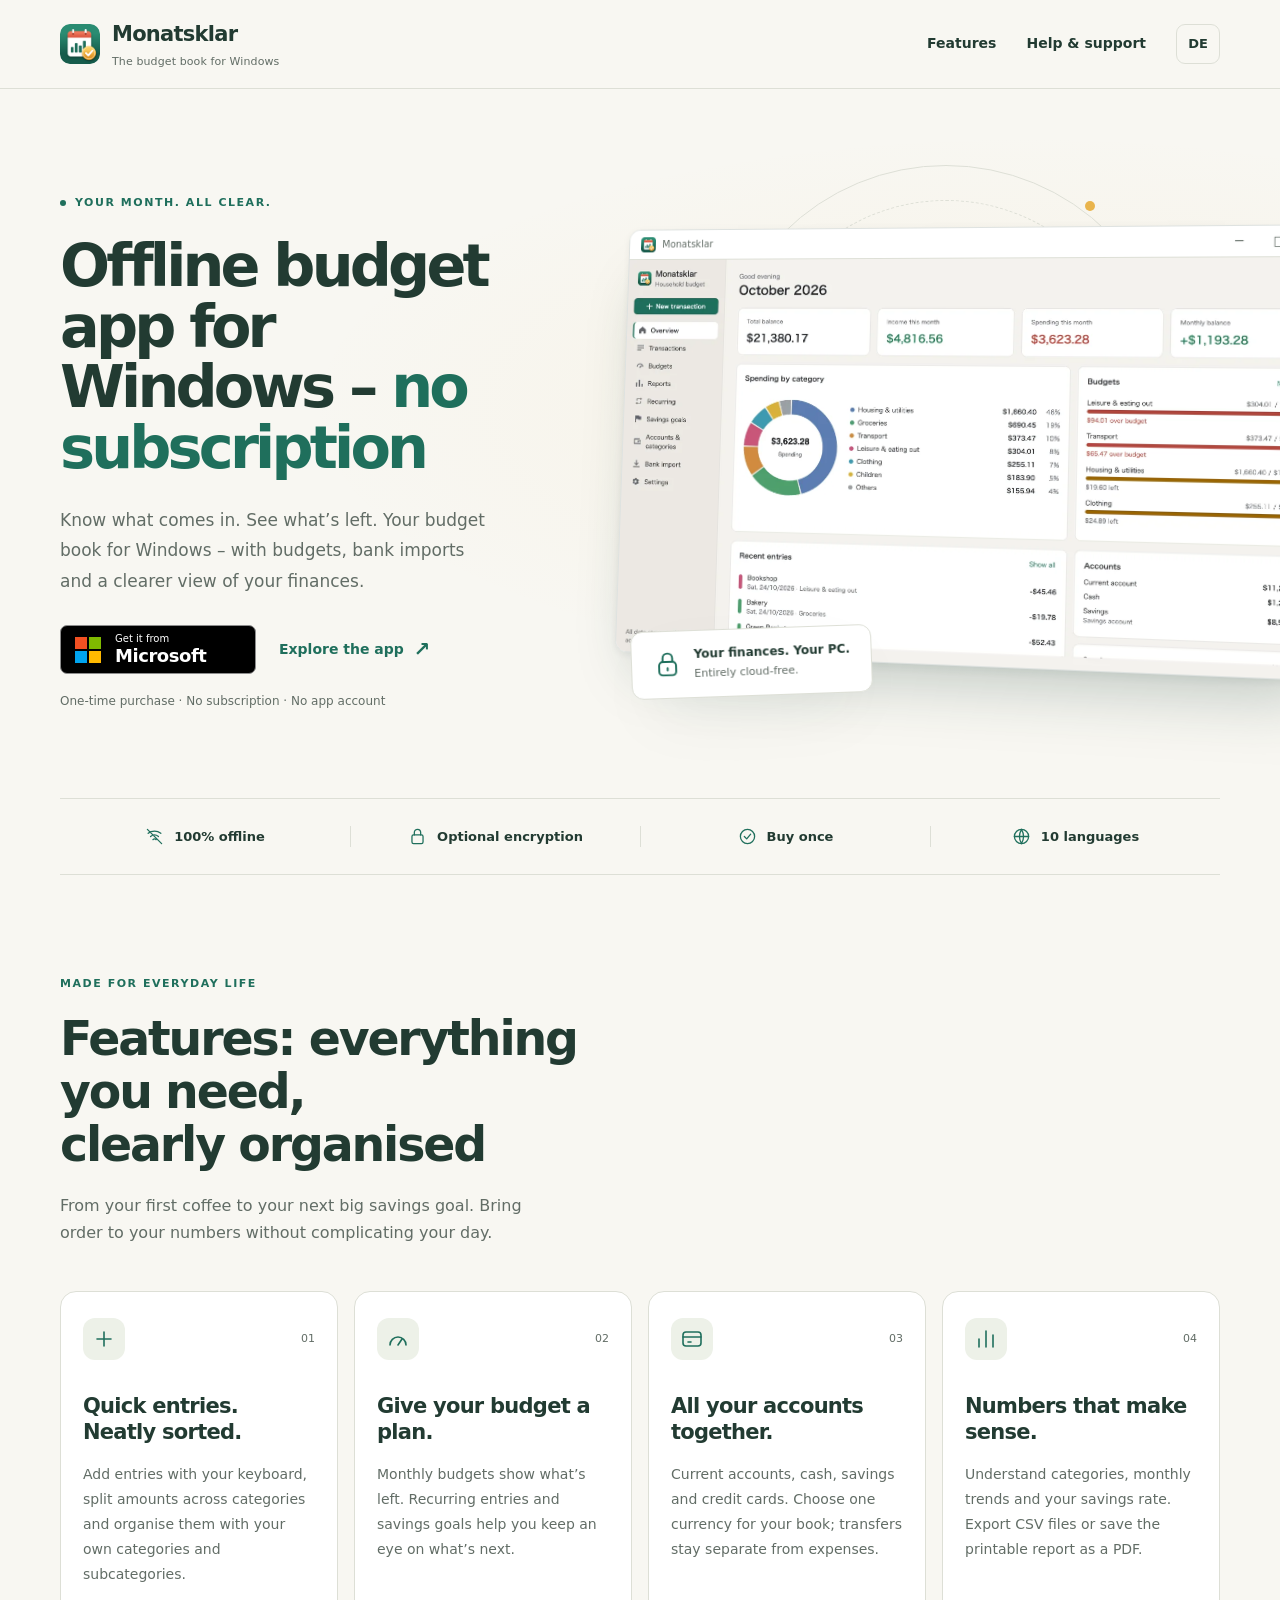
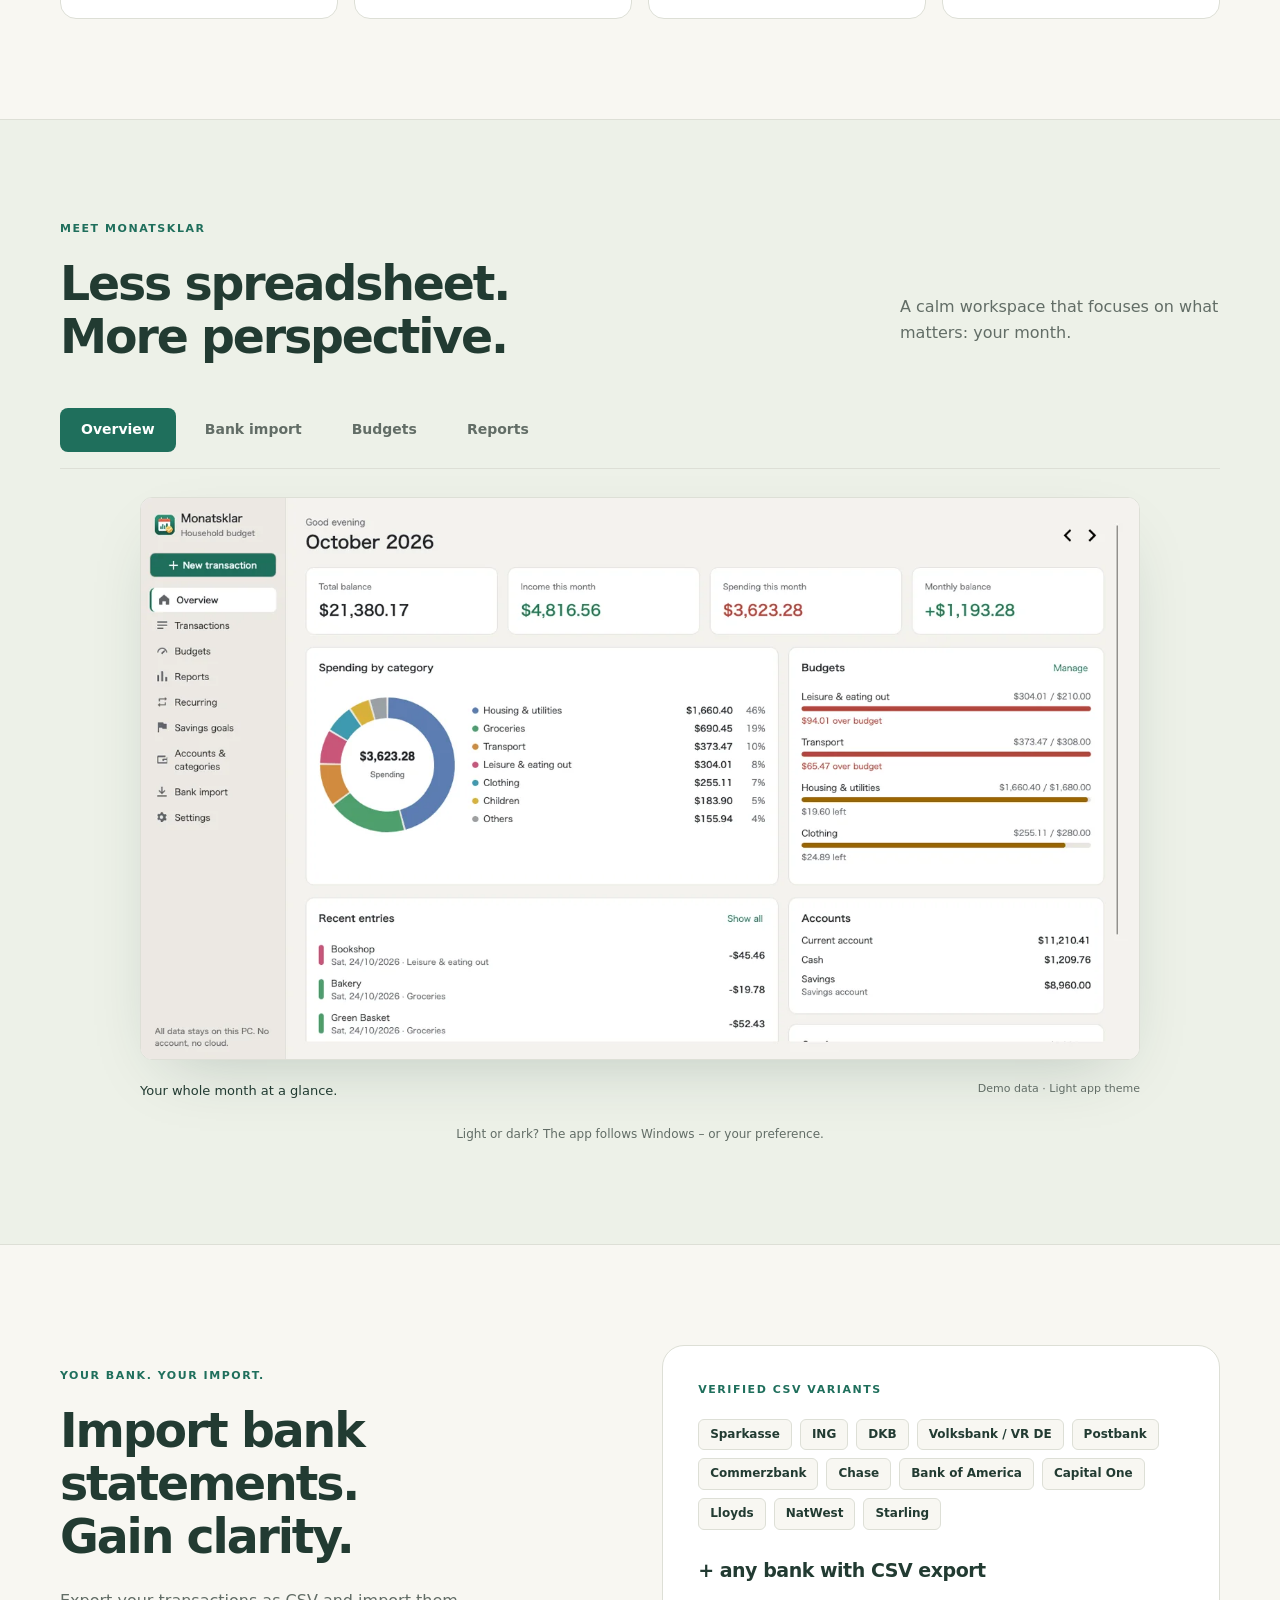
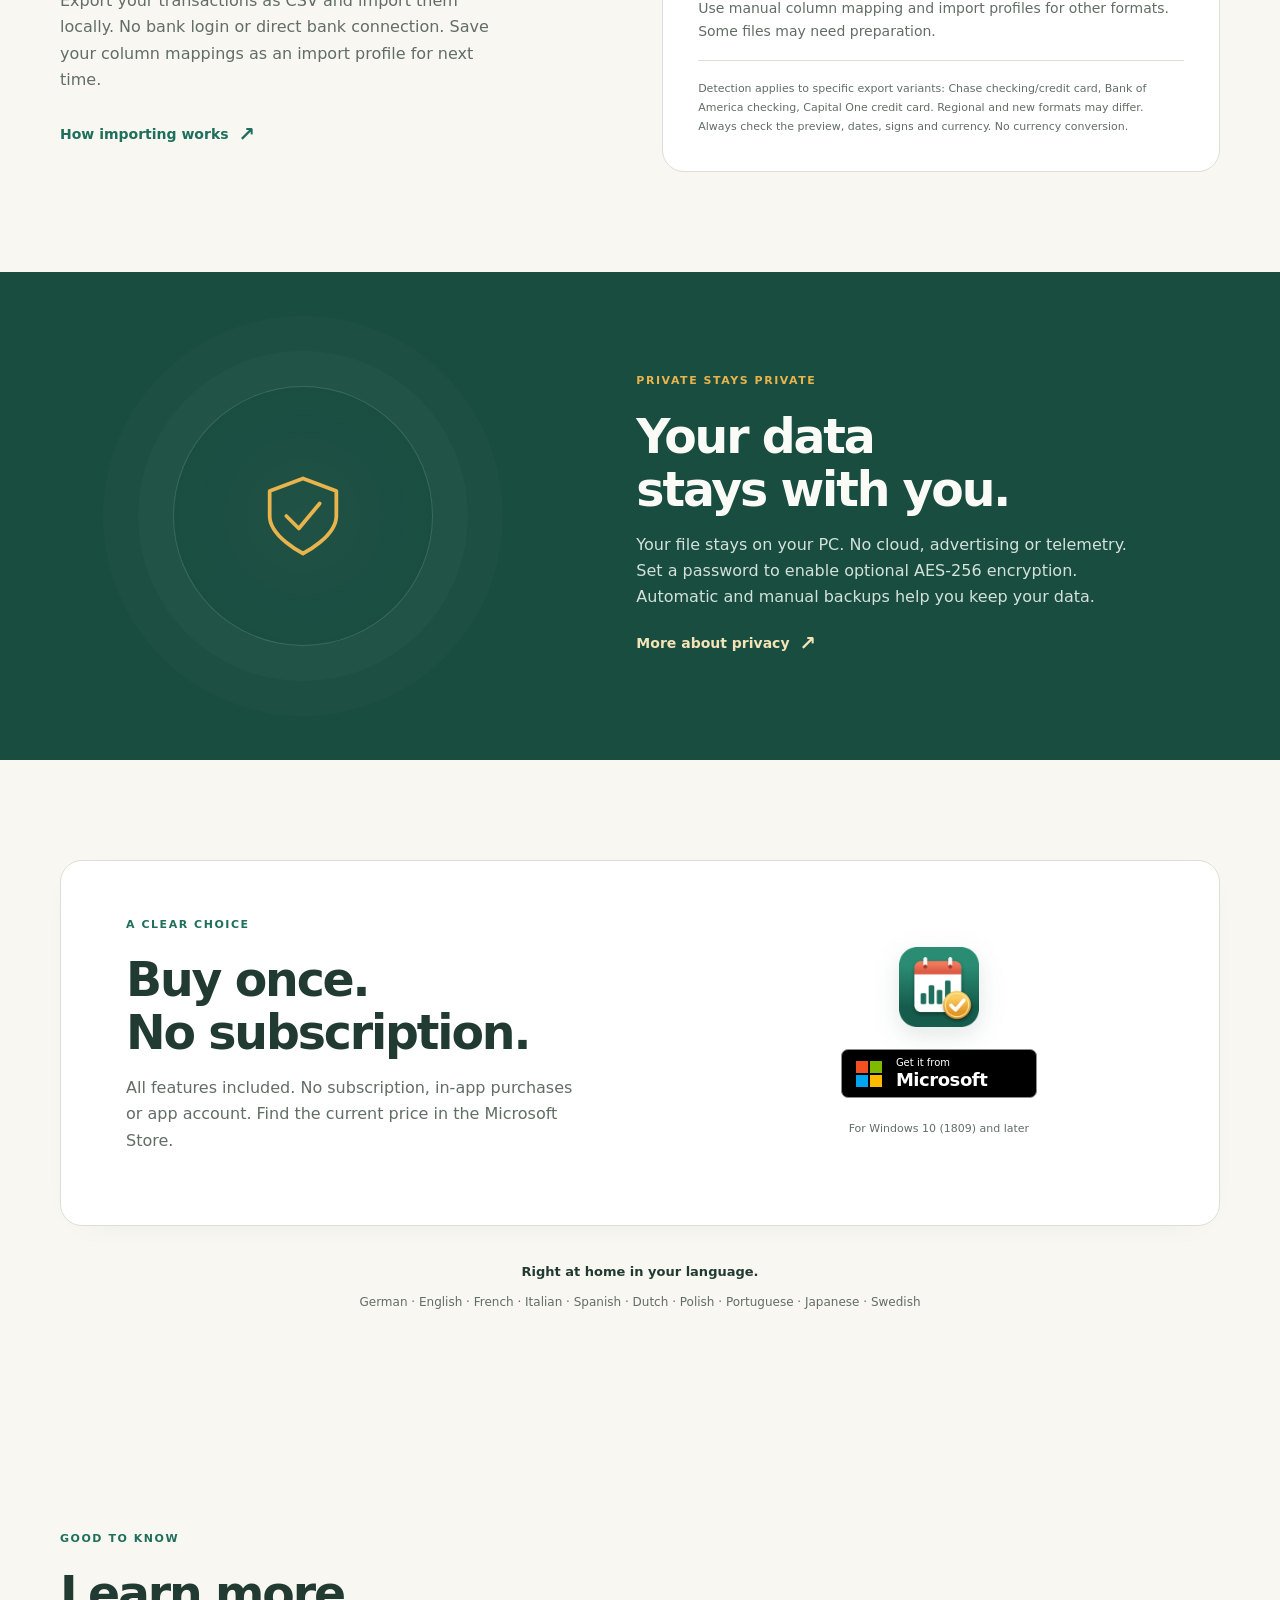
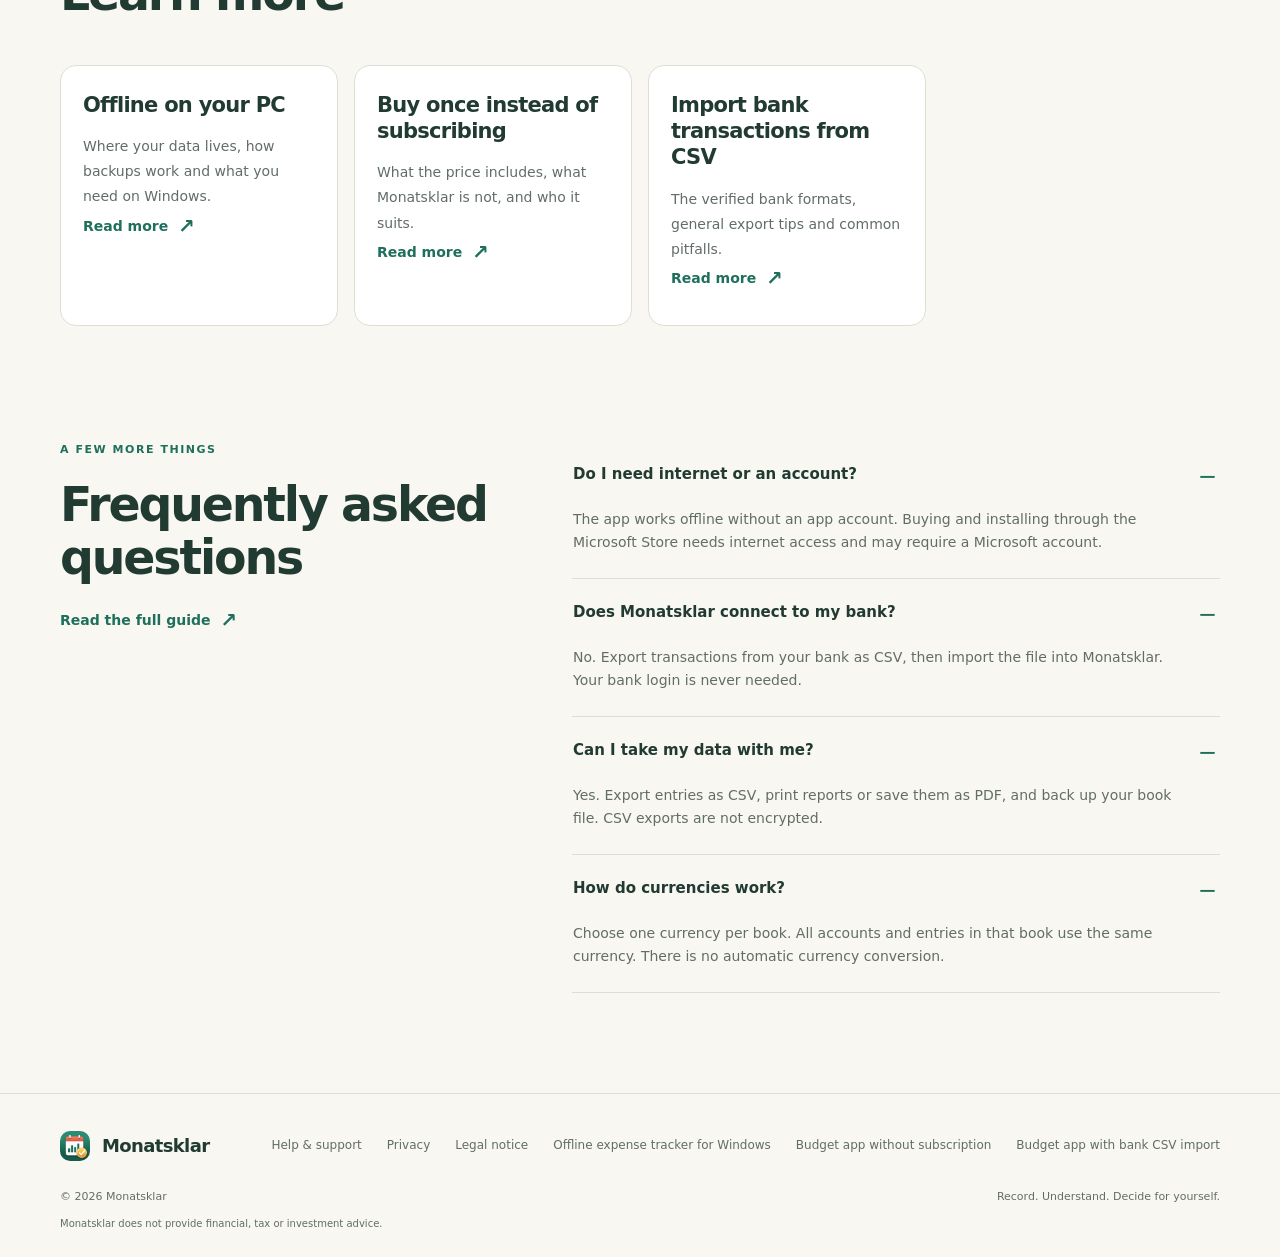
==== en/index.html @ 7a412cf9 "Statische DE/EN-Seiten, hreflang, JSON-LD, Sitemap, Landingpages, Bewertungs-Link" ====
<!DOCTYPE html>
<html lang="en"><head>
<meta charset="utf-8">
<meta name="viewport" content="width=device-width,initial-scale=1">
<meta name="color-scheme" content="light dark">
<meta name="theme-color" content="#F8F7F2" media="(prefers-color-scheme: light)">
<meta name="theme-color" content="#121D19" media="(prefers-color-scheme: dark)">
<title>Offline Budget App for Windows – No Subscription · Monatsklar</title>
<meta name="description" content="Monatsklar is an offline budget and expense tracker for Windows. No account, no subscription. Import bank CSV files, set budgets, optional AES-256 password. Buy once in the Microsoft Store.">
<link rel="canonical" href="https://minh.systems/Monatsklar/en/">
<link rel="alternate" hreflang="de" href="https://minh.systems/Monatsklar/">
<link rel="alternate" hreflang="en" href="https://minh.systems/Monatsklar/en/">
<link rel="alternate" hreflang="x-default" href="https://minh.systems/Monatsklar/">
<meta property="og:type" content="website">
<meta property="og:site_name" content="Monatsklar">
<meta property="og:locale" content="en_US">
<meta property="og:locale:alternate" content="de_DE">
<meta property="og:title" content="Monatsklar – Your month. All clear.">
<meta property="og:description" content="Monatsklar is an offline budget and expense tracker for Windows. No account, no subscription. Import bank CSV files, set budgets, optional AES-256 password. Buy once in the Microsoft Store.">
<meta property="og:url" content="https://minh.systems/Monatsklar/en/">
<meta property="og:image" content="https://minh.systems/Monatsklar/img/og.png">
<meta property="og:image:width" content="1200">
<meta property="og:image:height" content="630">
<meta property="og:image:alt" content="Monatsklar – budget app for Windows">
<meta name="twitter:card" content="summary_large_image">
<meta name="twitter:title" content="Monatsklar – Your month. All clear.">
<meta name="twitter:description" content="Monatsklar is an offline budget and expense tracker for Windows. No account, no subscription. Import bank CSV files, set budgets, optional AES-256 password. Buy once in the Microsoft Store.">
<meta name="twitter:image" content="https://minh.systems/Monatsklar/img/og.png">
<link rel="icon" href="../favicon.png">
<link rel="apple-touch-icon" href="../img/logo.png">
<link rel="stylesheet" href="../style.css?v=3">
<script src="../site.js" defer></script>
<script type="application/ld+json">
{
  "@context": "https://schema.org",
  "@type": "SoftwareApplication",
  "name": "Monatsklar",
  "alternateName": "Monatsklar – Personal Budget",
  "applicationCategory": "FinanceApplication",
  "operatingSystem": "Windows 10, Windows 11",
  "description": "Offline budget book for Windows: bank CSV import, budgets, savings goals, optional AES-256 encryption. One-time purchase, no subscription.",
  "url": "https://minh.systems/Monatsklar/en/",
  "downloadUrl": "https://apps.microsoft.com/detail/9N6JM2J3LC27",
  "inLanguage": [
    "de",
    "en",
    "fr",
    "it",
    "es",
    "nl",
    "pl",
    "pt",
    "ja",
    "sv"
  ],
  "image": "https://minh.systems/Monatsklar/img/og.png",
  "offers": {
    "@type": "Offer",
    "price": "5.99",
    "priceCurrency": "EUR",
    "availability": "https://schema.org/InStock",
    "url": "https://apps.microsoft.com/detail/9N6JM2J3LC27"
  }
}
</script>
</head><body><a class="skip" href="#main">Skip to content</a>
<header class="top"><nav aria-label="Navigation" class="wrap"><a class="brand" href="./"><img alt="" height="40" src="../img/logo.png" width="40"/><span>Monatsklar<small>The budget book for Windows</small></span></a>
<div class="links"><a href="#funktionen">Features</a><a href="support.html">Help &amp; support</a><a class="lang" href="../" hreflang="de" lang="de" aria-label="Zu Deutsch wechseln">DE</a>
</div></nav>
</header>
<main id="main">
<section class="hero">
<div class="wrap hero-grid">
<div class="hero-copy">
<p class="eyebrow"><span class="status-dot"></span>Your month. All clear.</p>
<h1>Offline budget app for Windows – <em>no subscription</em></h1>
<p class="lead">Know what comes in. See what’s left. Your budget book for Windows – with budgets, bank imports and a clearer view of your finances.</p>
<div class="actions"><a class="msbadge" href="https://apps.microsoft.com/detail/9N6JM2J3LC27" rel="noopener" target="_blank"><svg aria-hidden="true" viewbox="0 0 26 26"><path d="M0 0h12v12H0z" fill="#F25022"></path><path d="M14 0h12v12H14z" fill="#7FBA00"></path><path d="M0 14h12v12H0z" fill="#00A4EF"></path><path d="M14 14h12v12H14z" fill="#FFB900"></path></svg><span><small>Get it from</small><strong>Microsoft</strong></span></a><a class="text-link" href="#einblicke">Explore the app <span aria-hidden="true">↗</span></a>
</div>
<p class="note">One-time purchase · No subscription · No app account</p>
</div>
<div class="hero-visual">
<div aria-hidden="true" class="visual-orbit">
</div>
<div class="app-window">
<div class="window-bar"><span><img alt="" height="16" src="../img/logo.png" width="16"/> Monatsklar</span><span aria-hidden="true" class="window-controls">─   □   ×</span>
</div>

<picture><source media="(prefers-color-scheme: dark)" srcset="../img/en-08-dark-mode.webp"/><img alt="Monatsklar: monthly overview with income, spending and budgets" decoding="async" fetchpriority="high" height="810" src="../img/en-01-overview.webp" width="1440"/>
</picture>
</div>
<div class="local-label"><svg aria-hidden="true" fill="none" stroke="currentColor" stroke-linecap="round" stroke-linejoin="round" stroke-width="1.6" viewbox="0 0 24 24"><rect height="11" rx="3" width="14" x="5" y="10"></rect><path d="M8 10V7a4 4 0 0 1 8 0v3m-4 5v2"></path></svg><div><strong>Your finances. Your PC.</strong><span>Entirely cloud-free.</span>
</div>
</div>
</div>
</div>
</section>
<div class="wrap">
<ul class="trust"><li><svg aria-hidden="true" fill="none" stroke="currentColor" stroke-linecap="round" stroke-linejoin="round" stroke-width="1.6" viewbox="0 0 24 24"><path d="M4 8a13 13 0 0 1 16 0M7 12a8 8 0 0 1 10 0m-7 4a3 3 0 0 1 4 0M3 3l18 18"></path></svg>100% offline</li><li><svg aria-hidden="true" fill="none" stroke="currentColor" stroke-linecap="round" stroke-linejoin="round" stroke-width="1.6" viewbox="0 0 24 24"><rect height="11" rx="2" width="14" x="5" y="10"></rect><path d="M8 10V7a4 4 0 0 1 8 0v3"></path></svg>Optional encryption</li><li><svg aria-hidden="true" fill="none" stroke="currentColor" stroke-linecap="round" stroke-linejoin="round" stroke-width="1.6" viewbox="0 0 24 24"><circle cx="12" cy="12" r="9"></circle><path d="m8 12 3 3 5-6"></path></svg>Buy once</li><li><svg aria-hidden="true" fill="none" stroke="currentColor" stroke-linecap="round" stroke-linejoin="round" stroke-width="1.6" viewbox="0 0 24 24"><circle cx="12" cy="12" r="9"></circle><path d="M3 12h18M12 3a18 18 0 0 1 0 18 18 18 0 0 1 0-18"></path></svg>10 languages</li>
</ul>
</div>
<section id="funktionen">
<div class="wrap">
<div class="section-heading">
<p class="kicker">Made for everyday life</p>
<h2>Features: everything you need,<br/>clearly organised</h2><p>From your first coffee to your next big savings goal. Bring order to your numbers without complicating your day.</p>
</div>
<div class="feature-grid">
<article class="feature-card">
<div class="card-top"><span class="ico"><svg aria-hidden="true" fill="none" stroke="currentColor" stroke-linecap="round" stroke-linejoin="round" stroke-width="1.6" viewbox="0 0 24 24"><path d="M12 5v14M5 12h14"></path></svg></span><span class="card-number">01</span>
</div>
<h3>Quick entries. Neatly sorted.</h3><p>Add entries with your keyboard, split amounts across categories and organise them with your own categories and subcategories.</p>
</article>
<article class="feature-card">
<div class="card-top"><span class="ico"><svg aria-hidden="true" fill="none" stroke="currentColor" stroke-linecap="round" stroke-linejoin="round" stroke-width="1.6" viewbox="0 0 24 24"><path d="M4 18a8 8 0 1 1 16 0m-8 0 4-6"></path></svg></span><span class="card-number">02</span>
</div>
<h3>Give your budget a plan.</h3><p>Monthly budgets show what’s left. Recurring entries and savings goals help you keep an eye on what’s next.</p>
</article>
<article class="feature-card">
<div class="card-top"><span class="ico"><svg aria-hidden="true" fill="none" stroke="currentColor" stroke-linecap="round" stroke-linejoin="round" stroke-width="1.6" viewbox="0 0 24 24"><rect height="14" rx="3" width="18" x="3" y="5"></rect><path d="M3 10h18m-13 5h3"></path></svg></span><span class="card-number">03</span>
</div>
<h3>All your accounts together.</h3><p>Current accounts, cash, savings and credit cards. Choose one currency for your book; transfers stay separate from expenses.</p>
</article>
<article class="feature-card">
<div class="card-top"><span class="ico"><svg aria-hidden="true" fill="none" stroke="currentColor" stroke-linecap="round" stroke-linejoin="round" stroke-width="1.6" viewbox="0 0 24 24"><path d="M5 20V12m7 8V4m7 16V8"></path></svg></span><span class="card-number">04</span>
</div>
<h3>Numbers that make sense.</h3><p>Understand categories, monthly trends and your savings rate. Export CSV files or save the printable report as a PDF.</p>
</article>
</div>
</div>
</section>
<section class="showcase" id="einblicke">
<div class="wrap">
<div class="section-heading inline-heading"><div>
<p class="kicker">Meet Monatsklar</p>
<h2>Less spreadsheet.<br/>More perspective.</h2>
</div><p>A calm workspace that focuses on what matters: your month.</p>
</div>
<div aria-label="App views" class="gallery-tabs" role="tablist"><button aria-controls="panel-0" aria-selected="true" id="tab-0" onclick="selectView(0)" role="tab" tabindex="0" type="button">Overview</button><button aria-controls="panel-1" aria-selected="false" id="tab-1" onclick="selectView(1)" role="tab" tabindex="-1" type="button">Bank import</button><button aria-controls="panel-2" aria-selected="false" id="tab-2" onclick="selectView(2)" role="tab" tabindex="-1" type="button">Budgets</button><button aria-controls="panel-3" aria-selected="false" id="tab-3" onclick="selectView(3)" role="tab" tabindex="-1" type="button">Reports</button>
</div>
<div aria-labelledby="tab-0" class="gallery-panel" id="panel-0" role="tabpanel" tabindex="0"><figure>
<div class="gallery-window">

<picture><img alt="Monatsklar – Overview" decoding="async" height="810" loading="lazy" src="../img/en-01-overview.webp" width="1440"/>
</picture>
</div><figcaption><span>Your whole month at a glance.</span><span class="demo-label">Demo data · Light app theme</span></figcaption></figure>
</div>
<div aria-labelledby="tab-1" class="gallery-panel" hidden="" id="panel-1" role="tabpanel" tabindex="0"><figure>
<div class="gallery-window">

<picture><img alt="Monatsklar – Bank import" decoding="async" height="810" loading="lazy" src="../img/en-02-csv-import.webp" width="1440"/>
</picture>
</div><figcaption><span>Choose a file. Check the preview. Done.</span><span class="demo-label">Demo data · Light app theme</span></figcaption></figure>
</div>
<div aria-labelledby="tab-2" class="gallery-panel" hidden="" id="panel-2" role="tabpanel" tabindex="0"><figure>
<div class="gallery-window">

<picture><img alt="Monatsklar – Budgets" decoding="async" height="810" loading="lazy" src="../img/en-03-budgets.webp" width="1440"/>
</picture>
</div><figcaption><span>A clear limit for every category.</span><span class="demo-label">Demo data · Light app theme</span></figcaption></figure>
</div>
<div aria-labelledby="tab-3" class="gallery-panel" hidden="" id="panel-3" role="tabpanel" tabindex="0"><figure>
<div class="gallery-window">

<picture><img alt="Monatsklar – Reports" decoding="async" height="810" loading="lazy" src="../img/en-05-reports.webp" width="1440"/>
</picture>
</div><figcaption><span>Understand where your money goes.</span><span class="demo-label">Demo data · Light app theme</span></figcaption></figure>
</div>
<p class="gallery-note">Light or dark? The app follows Windows – or your preference.</p>
</div>
</section>
<section id="bankimport">
<div class="wrap import-grid"><div>
<p class="kicker">Your bank. Your import.</p>
<h2>Import bank statements.<br/>Gain clarity.</h2>
<p class="section-copy">Export your transactions as CSV and import them locally. No bank login or direct bank connection. Save your column mappings as an import profile for next time.</p><a class="text-link" href="support.html#import">How importing works <span aria-hidden="true">↗</span></a>
</div>
<div class="bank-card">
<p class="kicker">Verified CSV variants</p>
<div class="banks"><span>Sparkasse</span><span>ING</span><span>DKB</span><span>Volksbank / VR DE</span><span>Postbank</span><span>Commerzbank</span><span>Chase</span><span>Bank of America</span><span>Capital One</span><span>Lloyds</span><span>NatWest</span><span>Starling</span>
</div>
<h3>+ any bank with CSV export</h3><p>Use manual column mapping and import profiles for other formats. Some files may need preparation.</p>
<p class="note">Detection applies to specific export variants: Chase checking/credit card, Bank of America checking, Capital One credit card. Regional and new formats may differ. Always check the preview, dates, signs and currency. No currency conversion.</p>
</div>
</div>
</section>
<section class="privacy-section">
<div class="wrap privacy-grid">
<div aria-hidden="true" class="privacy-mark"><svg aria-hidden="true" fill="none" stroke="currentColor" stroke-linecap="round" stroke-linejoin="round" stroke-width="1.6" viewbox="0 0 24 24"><path d="M12 3 4 6v6c0 5 8 9 8 9s8-4 8-9V6z"></path><path d="m8 12 3 3 5-6"></path></svg>
</div><div>
<p class="kicker">Private stays private</p>
<h2>Your data<br/>stays with you.</h2><p>Your file stays on your PC. No cloud, advertising or telemetry. Set a password to enable optional AES-256 encryption. Automatic and manual backups help you keep your data.</p><a class="text-link" href="privacy.html">More about privacy <span aria-hidden="true">↗</span></a>
</div>
</div>
</section>
<section id="kaufen">
<div class="wrap">
<div class="purchase-card"><div>
<p class="kicker">A clear choice</p>
<h2>Buy once.<br/>No subscription.</h2><p>All features included. No subscription, in-app purchases or app account. Find the current price in the Microsoft Store.</p>
</div>
<div class="purchase-action"><img alt="Monatsklar" height="80" src="../img/logo.png" width="80"/><a class="msbadge" href="https://apps.microsoft.com/detail/9N6JM2J3LC27" rel="noopener" target="_blank"><svg aria-hidden="true" viewbox="0 0 26 26"><path d="M0 0h12v12H0z" fill="#F25022"></path><path d="M14 0h12v12H14z" fill="#7FBA00"></path><path d="M0 14h12v12H0z" fill="#00A4EF"></path><path d="M14 14h12v12H14z" fill="#FFB900"></path></svg><span><small>Get it from</small><strong>Microsoft</strong></span></a>
<p class="note">For Windows 10 (1809) and later</p>
</div>
</div>
<div class="language-note"><strong>Right at home in your language.</strong><p>German · English · French · Italian · Spanish · Dutch · Polish · Portuguese · Japanese · Swedish</p>
</div>
</div>
</section>
<section id="mehr"><div class="wrap"><div class="section-heading"><p class="kicker">Good to know</p><h2>Learn more</h2></div><div class="feature-grid"><article class="feature-card"><h3>Offline on your PC</h3><p>Where your data lives, how backups work and what you need on Windows.</p><a class="text-link" href="offline-expense-tracker-windows.html">Read more <span aria-hidden="true">↗</span></a></article><article class="feature-card"><h3>Buy once instead of subscribing</h3><p>What the price includes, what Monatsklar is not, and who it suits.</p><a class="text-link" href="budget-app-windows-no-subscription.html">Read more <span aria-hidden="true">↗</span></a></article><article class="feature-card"><h3>Import bank transactions from CSV</h3><p>The verified bank formats, general export tips and common pitfalls.</p><a class="text-link" href="bank-csv-import-budget-app.html">Read more <span aria-hidden="true">↗</span></a></article></div></div></section>
<section class="faq-section">
<div class="wrap faq-grid"><div>
<p class="kicker">A few more things</p>
<h2>Frequently asked questions</h2><a class="text-link" href="support.html">Read the full guide <span aria-hidden="true">↗</span></a>
</div><div>
<details open><summary>Do I need internet or an account?</summary><p>The app works offline without an app account. Buying and installing through the Microsoft Store needs internet access and may require a Microsoft account.</p>
</details>
<details open><summary>Does Monatsklar connect to my bank?</summary><p>No. Export transactions from your bank as CSV, then import the file into Monatsklar. Your bank login is never needed.</p>
</details>
<details open><summary>Can I take my data with me?</summary><p>Yes. Export entries as CSV, print reports or save them as PDF, and back up your book file. CSV exports are not encrypted.</p>
</details>
<details open><summary>How do currencies work?</summary><p>Choose one currency per book. All accounts and entries in that book use the same currency. There is no automatic currency conversion.</p>
</details>
</div>
</div>
</section>
</main>
<footer>
<div class="wrap footer-grid"><a class="brand" href="./"><img alt="" height="32" src="../img/logo.png" width="32"/><span>Monatsklar</span></a><div><a href="support.html">Help &amp; support</a><a href="privacy.html">Privacy</a><a href="impressum.html">Legal notice</a><a href="offline-expense-tracker-windows.html">Offline expense tracker for Windows</a><a href="budget-app-windows-no-subscription.html">Budget app without subscription</a><a href="bank-csv-import-budget-app.html">Budget app with bank CSV import</a>
</div>
</div>
<div class="wrap footer-bottom"><span>© 2026 Monatsklar</span><span>Record. Understand. Decide for yourself.</span><p>Monatsklar does not provide financial, tax or investment advice.</p>
</div></footer></body></html>
---- style.css ----
:root{color-scheme:light dark;--green:#1F6F5C;--green-d:#165C4C;--gold:#E9B44C;--bg:#F8F7F2;--card:#fff;--ink:#223B32;--muted:#626D66;--line:#DDDFD6;--tint:#EDF1E8;--gold-soft:#F8EAC9;--shadow:0 25px 65px -28px #173D3340;--radius:22px}

*{box-sizing:border-box}
html{scroll-behavior:smooth;scroll-padding-top:100px;-webkit-text-size-adjust:100%}
body{margin:0;background:var(--bg);color:var(--ink);font:16px/1.65 "Segoe UI Variable","Segoe UI",system-ui,-apple-system,BlinkMacSystemFont,sans-serif}
h1,h2,h3,p,figure{margin:0}
h1,h2,h3{line-height:1.12;font-weight:650;letter-spacing:-.045em}
h1{font-size:clamp(44px,5.7vw,80px)}
h2{font-size:clamp(34px,3.7vw,51px)}
h3{font-size:22px;letter-spacing:-.025em}
p{margin:16px 0;color:var(--muted)}
a{color:var(--green);text-underline-offset:4px}
button,a{-webkit-tap-highlight-color:transparent}
button{font:inherit}
button,a,summary{touch-action:manipulation}
a:focus-visible,button:focus-visible,summary:focus-visible,[tabindex]:focus-visible{outline:3px solid var(--green);outline-offset:5px}
img{max-width:100%;height:auto}
svg{width:24px;height:24px;flex-shrink:0}
button{cursor:pointer}
.wrap{width:min(1240px,100%);margin:auto;padding-inline:40px}
.skip{position:fixed;left:20px;top:-100px;z-index:30;background:var(--card);padding:12px 20px}
.skip:focus{top:12px}
.top{position:sticky;top:0;z-index:20;border-bottom:1px solid var(--line);background:color-mix(in srgb,var(--bg) 94%,transparent);backdrop-filter:blur(16px)}
nav.wrap{min-height:88px;display:flex;align-items:center;justify-content:space-between;gap:24px}
.brand{display:flex;align-items:center;gap:12px;color:var(--ink);text-decoration:none;font-weight:700;font-size:21px;letter-spacing:-.035em}
.brand img{width:40px;height:40px;border-radius:10px}
.brand small{display:block;font-size:11px;letter-spacing:.01em;font-weight:450;color:var(--muted);margin-top:1px}
.links{display:flex;align-items:center;gap:30px;font-size:14px;font-weight:550}
.links a{text-decoration:none;color:var(--ink)}
.links a:hover,.text-link:hover{color:var(--green);text-decoration:underline}
.lang{display:inline-flex;align-items:center;justify-content:center;text-decoration:none;background:transparent;border:1px solid var(--line);border-radius:9px;min-width:44px;min-height:40px;color:var(--ink);font-size:13px;font-weight:650}
.hero{padding:105px 0 86px;position:relative;isolation:isolate;overflow:hidden}
.hero:before{content:"";position:absolute;inset:0;z-index:-1;background:radial-gradient(ellipse at 80% 45%,#E9B44C13,transparent 50%)}
.hero-grid{display:grid;grid-template-columns:.92fr 1.15fr;gap:54px;align-items:center}
.hero-copy{position:relative;z-index:2}
.eyebrow,.kicker{font-size:11px;font-weight:700;letter-spacing:.14em;text-transform:uppercase;color:var(--green);margin:0 0 24px;display:flex;align-items:center;gap:9px}
.status-dot{width:6px;height:6px;background:var(--green);border-radius:50%}
.hero h1{line-height:1.03;letter-spacing:-.065em}
.hero h1 em{font-style:normal;color:var(--green)}
.hero h1{font-size:clamp(40px,4.6vw,64px)}
.lead{font-size:17px;line-height:1.8;margin:26px 0 29px;max-width:440px}
.actions{display:flex;align-items:center;gap:23px;flex-wrap:wrap}
.msbadge{display:inline-flex;flex-shrink:0;text-decoration:none;border-radius:8px}
.msbadge svg{width:196px;height:auto;display:block}
.msbadge:hover{filter:brightness(1.18)}
.text-link{font-size:14px;font-weight:650;text-decoration:none;display:inline-flex;gap:10px;align-items:center}
.text-link span[aria-hidden]{font-size:20px}
.note{font-size:12px;line-height:1.7;color:var(--muted);margin:17px 0 0}
.hero-visual{position:relative;min-width:0;padding:30px 0 45px;perspective:1400px}
.visual-orbit{position:absolute;width:460px;height:460px;border:1px solid var(--line);border-radius:50%;left:18%;top:-30px;z-index:-1}
.visual-orbit:before{content:"";position:absolute;inset:34px;border:1px dashed var(--line);border-radius:50%}
.visual-orbit:after{content:"";position:absolute;width:10px;height:10px;border-radius:50%;background:var(--gold);top:35px;right:80px}
.app-window{width:118%;border:1px solid color-mix(in srgb,var(--ink) 15%,var(--card));border-radius:12px;overflow:hidden;background:var(--card);transform:rotateY(-9deg) rotateX(3deg) rotateZ(1deg);box-shadow:0 38px 60px -25px #183C3545,0 3px 8px #183C3510}
.window-bar{height:31px;padding:0 12px;display:flex;justify-content:space-between;align-items:center;font-size:10px;color:var(--muted);background:var(--card);border-bottom:1px solid var(--line)}
.window-bar>span:first-child{display:flex;gap:7px;align-items:center}
.window-controls{font-size:13px;letter-spacing:4px}
.app-window picture img,.gallery-window img{display:block;width:100%}
.app-window picture{display:block}
.local-label{position:absolute;left:25px;bottom:14px;background:var(--card);padding:14px 21px;display:flex;align-items:center;gap:12px;border:1px solid var(--line);border-radius:12px;box-shadow:var(--shadow);font-size:12px;transform:rotate(-2deg)}
.local-label svg{color:var(--green);width:29px;height:29px}
.local-label strong,.local-label span{display:block}
.local-label span{color:var(--muted);font-size:11px}
.trust{display:grid;grid-template-columns:repeat(4,1fr);margin:0;padding:27px 0;list-style:none;border-block:1px solid var(--line)}
.trust li{display:flex;justify-content:center;align-items:center;gap:10px;font-size:13px;font-weight:550}
.trust li+li{border-left:1px solid var(--line)}
.trust svg{width:19px;height:19px;color:var(--green)}
section{padding:100px 0}
.section-heading{margin-bottom:45px;max-width:580px}
.section-heading p:last-child{max-width:480px;margin-top:22px;font-size:16px}
.kicker{margin-bottom:19px}
.feature-grid{display:grid;grid-template-columns:repeat(4,1fr);gap:16px}
.feature-card{padding:26px 22px 30px;border:1px solid var(--line);background:var(--card);border-radius:16px;transition:transform .2s,border-color .2s}
.feature-card:hover{transform:translateY(-4px);border-color:var(--green)}
.card-top{display:flex;justify-content:space-between;align-items:center;margin-bottom:33px}
.ico{display:grid;place-items:center;width:42px;height:42px;background:var(--tint);color:var(--green);border-radius:12px}
.card-number{font-size:11px;color:var(--muted)}
.feature-card h3{font-size:21px;line-height:1.25;letter-spacing:-.035em}
.feature-card p{font-size:14px;line-height:1.8;margin-bottom:0}
.showcase{background:var(--tint);border-block:1px solid var(--line)}
.inline-heading{display:flex;align-items:end;justify-content:space-between;max-width:none;gap:40px}
.inline-heading p:last-child{max-width:320px}
.gallery-tabs{display:flex;gap:8px;margin:0 0 28px;border-bottom:1px solid var(--line);padding-bottom:16px}
.gallery-tabs button{background:transparent;border:1px solid transparent;border-radius:8px;padding:9px 20px;font-size:14px;font-weight:600;color:var(--muted);min-height:44px}
.gallery-tabs button[aria-selected=true]{background:var(--green);color:#fff}
.gallery-tabs button:hover{border-color:var(--green)}
.gallery-panel{max-width:1000px;margin:auto}
.gallery-window{border:1px solid var(--line);border-radius:12px;overflow:hidden;background:var(--card);box-shadow:var(--shadow)}
figcaption{display:flex;justify-content:space-between;gap:20px;font-size:13px;margin-top:20px;color:var(--ink)}
.demo-label{font-size:11px;color:var(--muted)}
.gallery-note{text-align:center;font-size:12px;margin:23px 0 0}
.import-grid{display:grid;grid-template-columns:1fr 1.1fr;gap:95px;align-items:center}
.section-copy{margin:25px 0;max-width:440px}
.bank-card{background:var(--card);border:1px solid var(--line);border-radius:var(--radius);padding:35px}
.banks{display:flex;flex-wrap:wrap;gap:8px;margin-bottom:30px}
.banks span{border:1px solid var(--line);border-radius:6px;padding:5px 11px;font-size:12px;font-weight:550;background:var(--bg)}
.bank-card h3{font-size:19px}
.bank-card p:not(.kicker){font-size:14px}
.bank-card .note{font-size:11px!important;padding-top:19px;border-top:1px solid var(--line)}
.privacy-section{background:#194D40;color:#FAFBF7;position:relative;overflow:hidden}
.privacy-grid{display:grid;grid-template-columns:1fr 1.2fr;gap:90px;align-items:center}
.privacy-mark{display:grid;place-items:center;width:260px;height:260px;margin:auto;border:1px solid #ffffff26;border-radius:50%;box-shadow:0 0 0 35px #ffffff05,0 0 0 70px #ffffff04;background:radial-gradient(circle,#ffffff08,transparent)}
.privacy-mark svg{width:100px;height:100px;color:#E9B44C;stroke-width:.9}
.privacy-section p{color:#D3E1DA;max-width:510px}
.privacy-section .kicker{color:#E9B44C}
.privacy-section .text-link{color:#F5E3B8}
.purchase-card{display:grid;grid-template-columns:1fr .8fr;gap:60px;align-items:center;background:var(--card);border:1px solid var(--line);border-radius:var(--radius);padding:55px 65px;box-shadow:0 8px 35px -24px #173D3320}
.purchase-card p{max-width:460px}
.purchase-action{display:flex;flex-direction:column;align-items:center;gap:22px}
.purchase-action>img{width:80px;height:80px;filter:drop-shadow(0 8px 12px #173D3320)}
.purchase-action .note{margin:0;font-size:11px}
.language-note{text-align:center;font-size:13px;max-width:740px;margin:35px auto 0}
.language-note p{font-size:12px;line-height:2;margin-top:7px}
.faq-section{padding-top:15px}
.faq-grid{display:grid;grid-template-columns:.8fr 1.2fr;gap:80px}
.faq-grid .text-link{margin-top:20px}
details{border-bottom:1px solid var(--line);padding:0 0 0 1px}
summary{list-style:none;cursor:pointer;padding:21px 30px 21px 0;font-weight:600;font-size:15px;position:relative}
summary::-webkit-details-marker{display:none}
summary:after{content:"+";position:absolute;right:3px;top:17px;font-weight:400;font-size:23px;color:var(--green)}
details[open]>summary:after{content:"−"}
details p{font-size:14px;margin:0 25px 24px 0}
footer{border-top:1px solid var(--line);padding:37px 0 25px}
.footer-grid{display:flex;align-items:center;justify-content:space-between;gap:25px}
.footer-grid .brand{font-size:18px}
.footer-grid .brand img{width:30px;height:30px}
.footer-grid>div{display:flex;gap:25px}
footer a{font-size:12px;color:var(--muted);text-decoration:none}
footer a:hover{text-decoration:underline}
.footer-bottom{display:flex;flex-wrap:wrap;justify-content:space-between;gap:10px;margin-top:27px;font-size:11px;color:var(--muted)}
.footer-bottom p{width:100%;font-size:10px;margin:0}
.doc{max-width:900px;padding-top:65px;padding-bottom:80px}
.doc-head{margin-bottom:35px;background:none;position:static;border:0}
.doc h1{font-size:clamp(36px,5vw,56px);margin-bottom:22px}
.doc h2{font-size:28px;letter-spacing:-.035em;margin:0 0 22px}
.doc h3{font-size:20px;margin:28px 0 12px}
.doc p{margin:15px 0}
.doc li{margin:7px 0;color:var(--muted)}
.doc-section{padding:32px;margin:22px 0;border:1px solid var(--line);border-radius:18px;background:var(--card)}
.doc-section>h2{margin-top:0}
.toc{display:flex;flex-wrap:wrap;gap:8px;margin:30px 0}
.toc a{border:1px solid var(--line);background:var(--card);color:var(--ink);text-decoration:none;padding:9px 13px;border-radius:7px;font-size:13px}
.tip,.warn{background:var(--tint);padding:16px 20px;border-left:3px solid var(--green);border-radius:4px;margin:22px 0}
.warn{background:var(--gold-soft);border-color:var(--gold)}
code,kbd{font:12px/1.5 ui-monospace,Consolas,monospace;background:var(--tint);border-radius:4px;padding:3px 5px;overflow-wrap:anywhere}
kbd{border:1px solid var(--line);border-bottom-width:2px}
.doc table{width:100%;border-collapse:collapse;font-size:13px;table-layout:fixed}
.doc th,.doc td{text-align:left;border-bottom:1px solid var(--line);padding:10px 6px;overflow-wrap:anywhere}
.doc th{color:var(--ink)}
address{font-style:normal}
.contact{padding:25px;background:var(--tint);border:1px solid var(--line);border-radius:14px}
.document-page footer{text-align:center;font-size:12px}
.document-page footer a{margin:0 10px}
.document-page footer p{font-size:11px}
.btn{display:inline-flex;padding:11px 20px;background:var(--green);color:#fff;text-decoration:none;border-radius:8px}
.btn.alt{background:transparent;border:1px solid var(--line);color:var(--green)}
.shot{display:block;width:100%;border-radius:10px;border:1px solid var(--line)}
.center{text-align:center}
.sub{color:var(--muted)}
[hidden]{display:none!important}

@media(min-width:1440px){.hero-grid{gap:70px}
.hero-visual{margin-right:-15px}
.app-window{width:116%}
}

@media(max-width:1050px){.hero-grid{gap:30px}
.hero{padding:80px 0 60px}
.hero h1{font-size:52px}
.feature-grid{grid-template-columns:repeat(2,1fr)}
.import-grid{gap:45px}
.privacy-grid{gap:50px}
.purchase-card{padding:45px}
.app-window{width:108%}
}

@media(max-width:760px){.wrap{padding-inline:24px}
nav.wrap{min-height:76px;gap:15px}
.brand{font-size:19px}
.brand small{font-size:10px}
.links{gap:16px;font-size:12px}
.links>a:first-child{display:none}
.hero{padding:58px 0 36px}
.hero-grid{grid-template-columns:1fr;gap:25px}
.hero-copy{max-width:540px}
.hero h1{font-size:clamp(38px,9vw,56px)}
.eyebrow{font-size:10px;margin-bottom:22px}
.lead{font-size:16px;max-width:440px;margin:23px 0}
.hero-visual{max-width:620px;padding:20px 0 40px;width:100%;margin:0 auto}
.app-window{width:100%;transform:rotateY(-3deg) rotateZ(.5deg)}
.visual-orbit{width:300px;height:300px;top:-20px;left:20%}
.local-label{bottom:15px;left:16px;padding:10px 15px;font-size:11px}
.trust{grid-template-columns:repeat(2,1fr);row-gap:22px;padding:26px 0}
.trust li{font-size:12px}
.trust li:nth-child(3){border-left:0}
section{padding:65px 0}
h2{font-size:36px}
.section-heading{margin-bottom:32px}
.section-heading p:last-child{font-size:15px}
.feature-card{padding:23px}
.inline-heading{display:block}
.inline-heading p:last-child{max-width:440px}
.gallery-tabs{gap:4px;margin-bottom:20px;justify-content:space-between}
.gallery-tabs button{font-size:12px;padding:8px 12px}
figcaption{font-size:12px;display:block;margin-top:15px}
.demo-label{display:block;margin-top:5px}
.gallery-note{font-size:11px}
.import-grid,.privacy-grid,.faq-grid{grid-template-columns:1fr;gap:35px}
.bank-card{padding:25px}
.privacy-mark{width:130px;height:130px;margin:15px auto 20px;box-shadow:0 0 0 22px #ffffff05,0 0 0 45px #ffffff04}
.privacy-mark svg{width:63px;height:63px}
.privacy-grid{gap:40px}
.privacy-section p{font-size:15px}
.purchase-card{grid-template-columns:1fr;gap:30px;padding:32px}
.purchase-action{align-items:flex-start;gap:18px}
.purchase-action>img{display:none}
.language-note{font-size:12px}
.language-note p{font-size:11px}
.faq-section{padding-top:10px}
.faq-grid{gap:25px}
.footer-grid{align-items:start}
.footer-grid>div{flex-direction:column;gap:10px}
.footer-bottom{font-size:10px}
.doc{padding-top:40px}
.doc-section{padding:24px}
.doc h2{font-size:26px}
.doc p,.doc li{font-size:14px}
.doc ul,.doc ol{padding-left:22px}
}

@media(max-width:400px){.wrap{padding-inline:20px}
.brand small{display:none}
.links{gap:12px}
.links a{max-width:77px;line-height:1.3}
.brand{font-size:18px;gap:8px}
.brand img{width:34px;height:34px}
.hero h1{font-size:38px}
.actions{gap:17px}
.actions .msbadge svg{width:177px}
.text-link{font-size:12px}
.feature-grid{grid-template-columns:1fr}
.feature-card{padding:25px}
.card-top{margin-bottom:22px}
.gallery-tabs button{padding:8px;font-size:11px}
.purchase-card{padding:27px}
.trust li{font-size:11px;gap:7px}
.doc-section{padding:20px}
.doc{padding-inline:17px}
}

@media(prefers-color-scheme:dark){:root{--bg:#121D19;--card:#1A2822;--ink:#E9EEE7;--muted:#A9B8AE;--green:#79C5A6;--green-d:#9CDBBD;--line:#304137;--tint:#1B2A22;--gold-soft:#3D3422;--shadow:0 25px 60px -25px #0009}
.hero:before{background:radial-gradient(ellipse at 80% 40%,#587D3820,transparent 60%)}
.app-window{box-shadow:0 35px 65px -25px #000a}
.gallery-tabs button[aria-selected=true],.btn{color:#12251C}
.privacy-section{background:#193D31}
.local-label{box-shadow:0 12px 30px -15px #0008}
}

@media(prefers-reduced-motion:reduce){html{scroll-behavior:auto}
*,*:before,*:after{transition:none!important;transform:none!important}
}


.window-bar img{width:16px;height:16px;flex-shrink:0}
.doc table th:first-child{width:32%}
.msbadge{width:196px;min-height:48px;padding:7px 14px;gap:14px;align-items:center;border:1px solid #8D8D8D;background:#000;color:#fff;border-radius:7px;line-height:1.1;font-family:"Segoe UI",system-ui,sans-serif}
.msbadge svg{width:26px;height:26px}
.msbadge small{display:block;font-size:10px;letter-spacing:0;font-weight:400;margin-bottom:2px}
.msbadge strong{display:block;font-size:18px;letter-spacing:-.025em;font-weight:600}
@media(max-width:400px){.actions .msbadge{width:177px;padding-inline:11px;gap:12px}.actions .msbadge svg{width:25px;height:25px}}
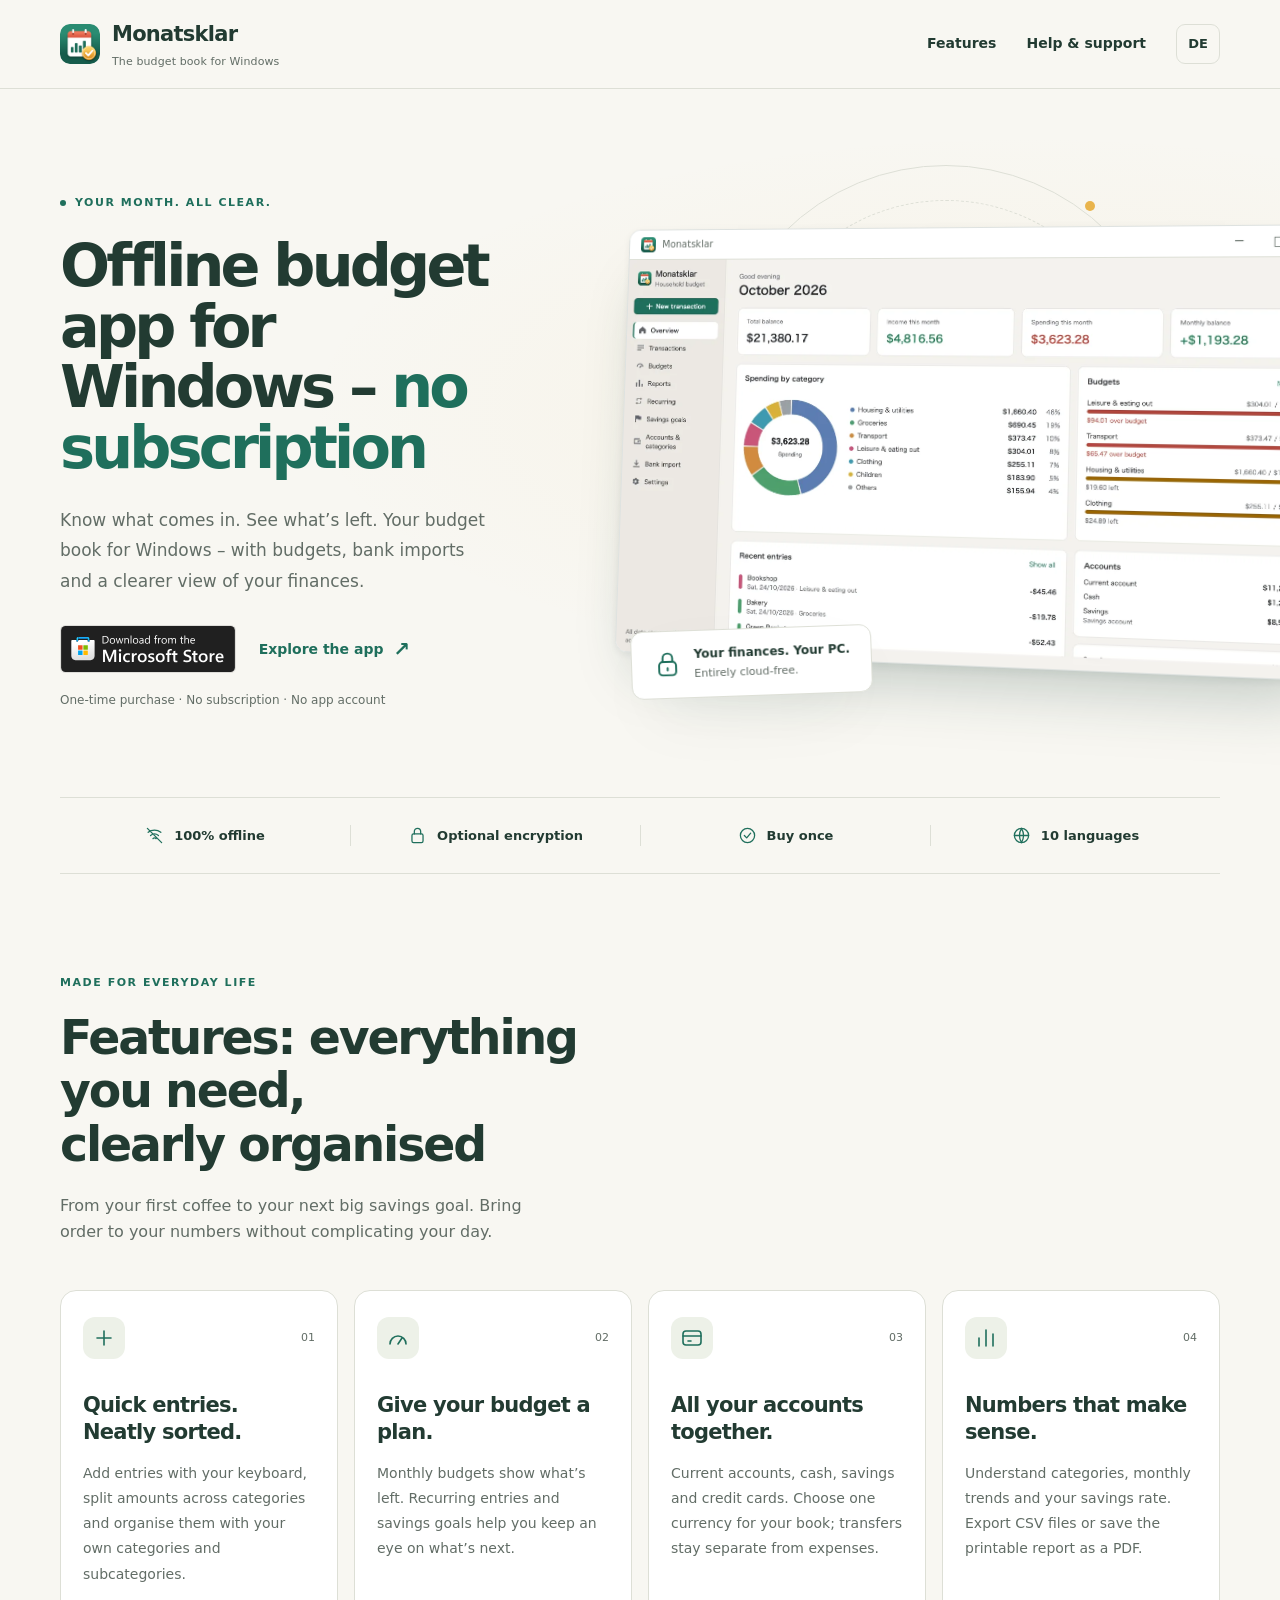
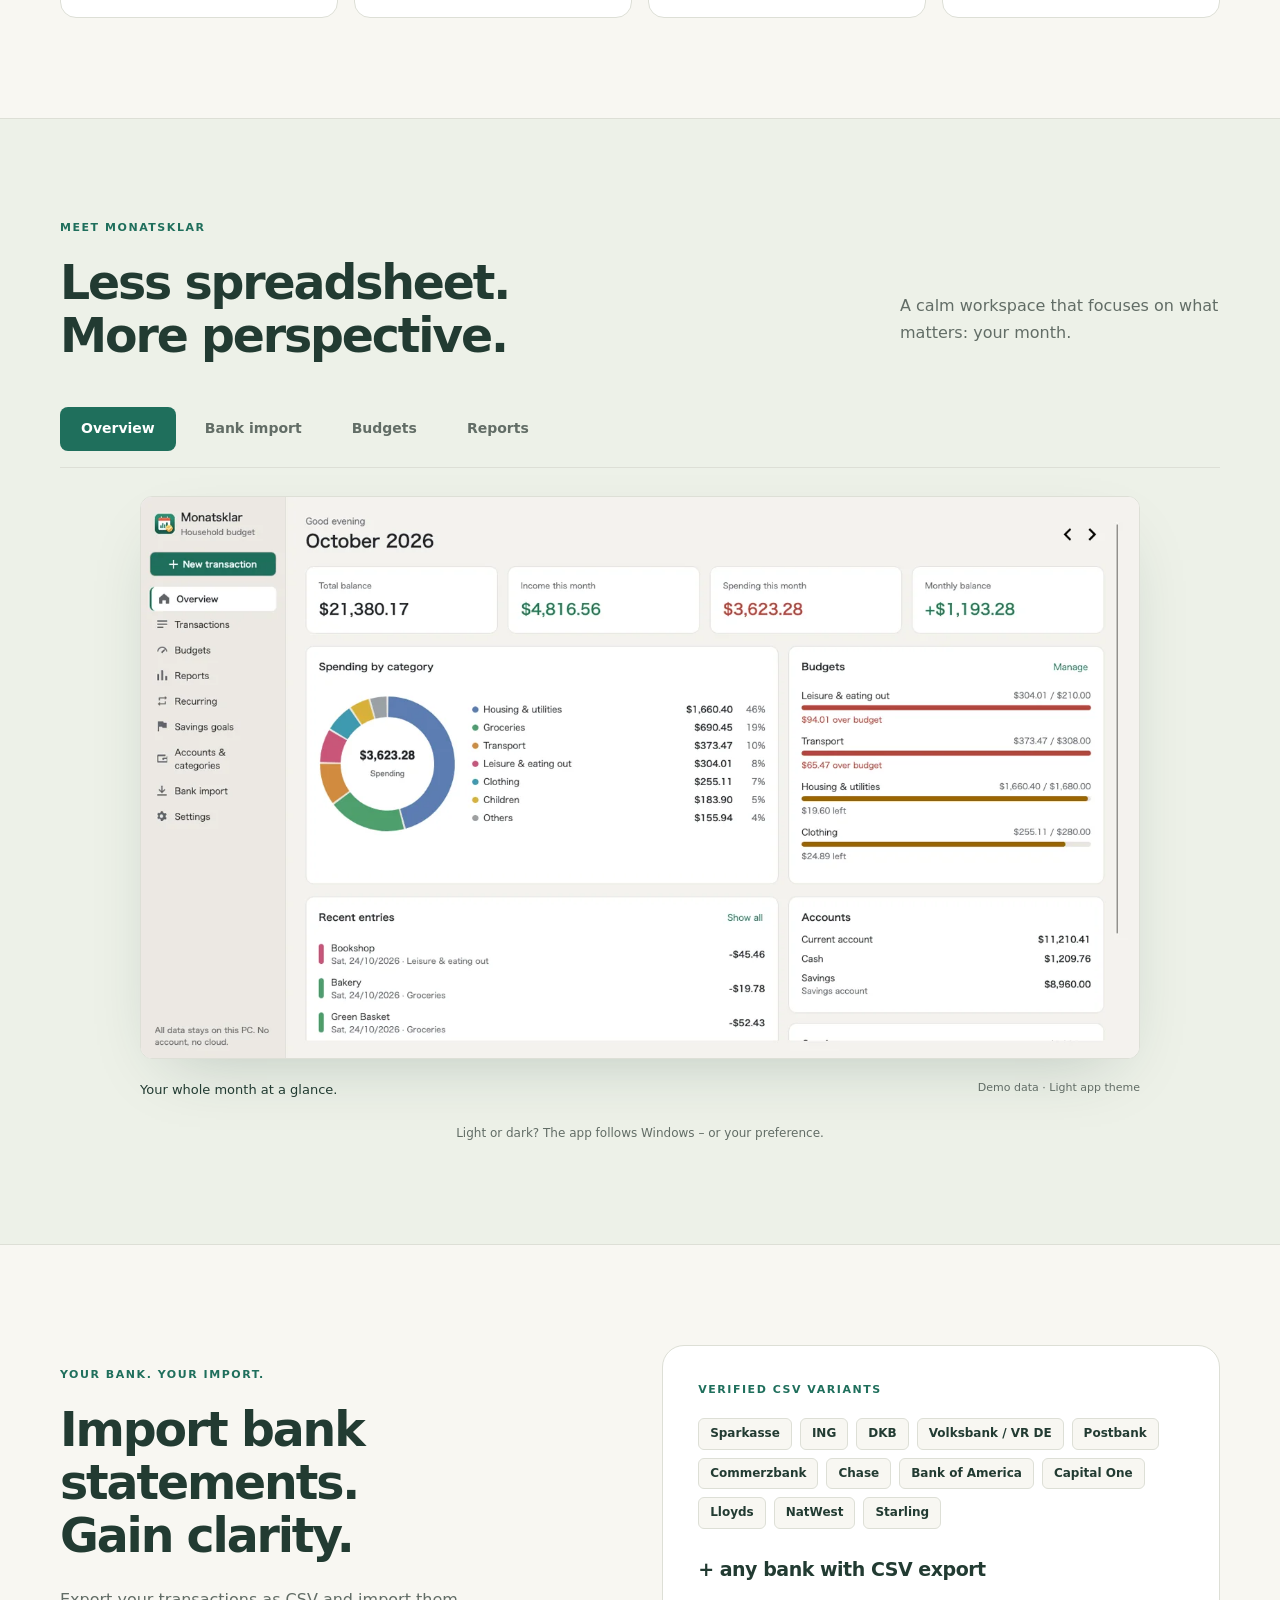
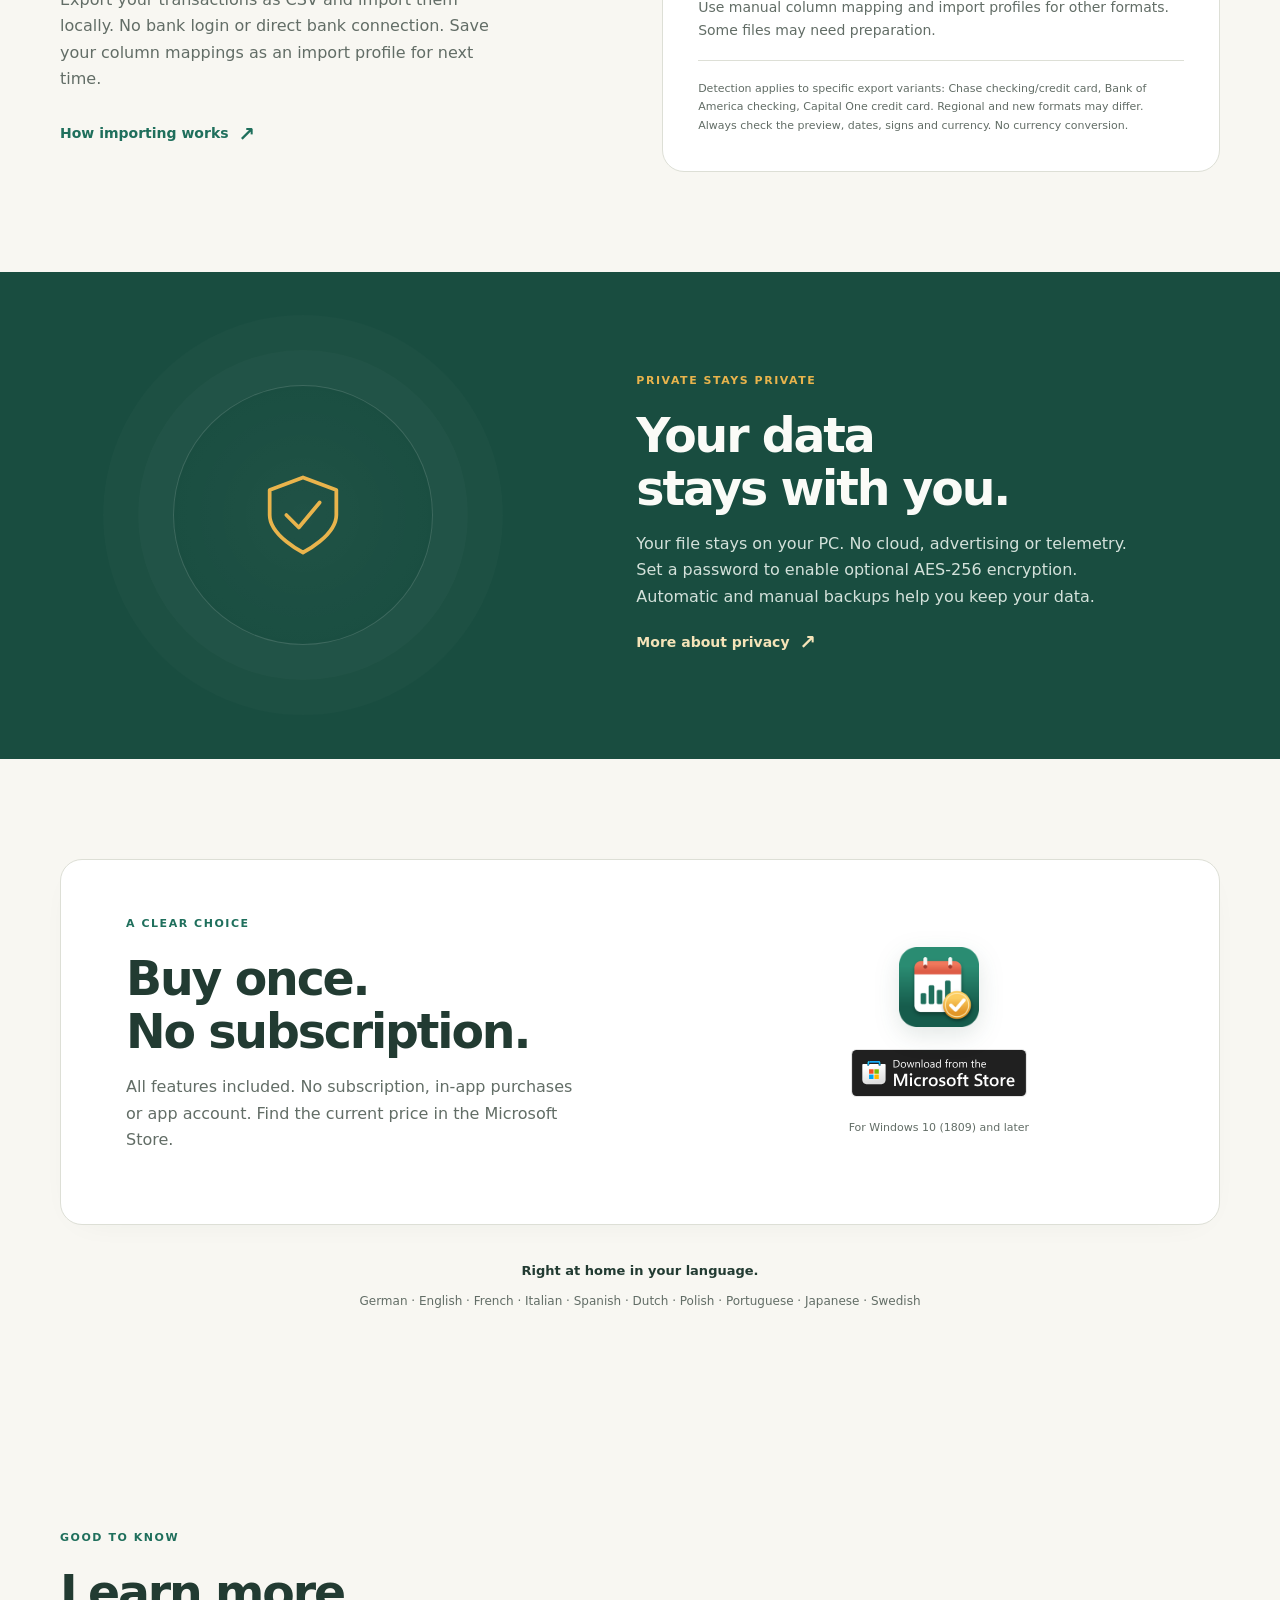
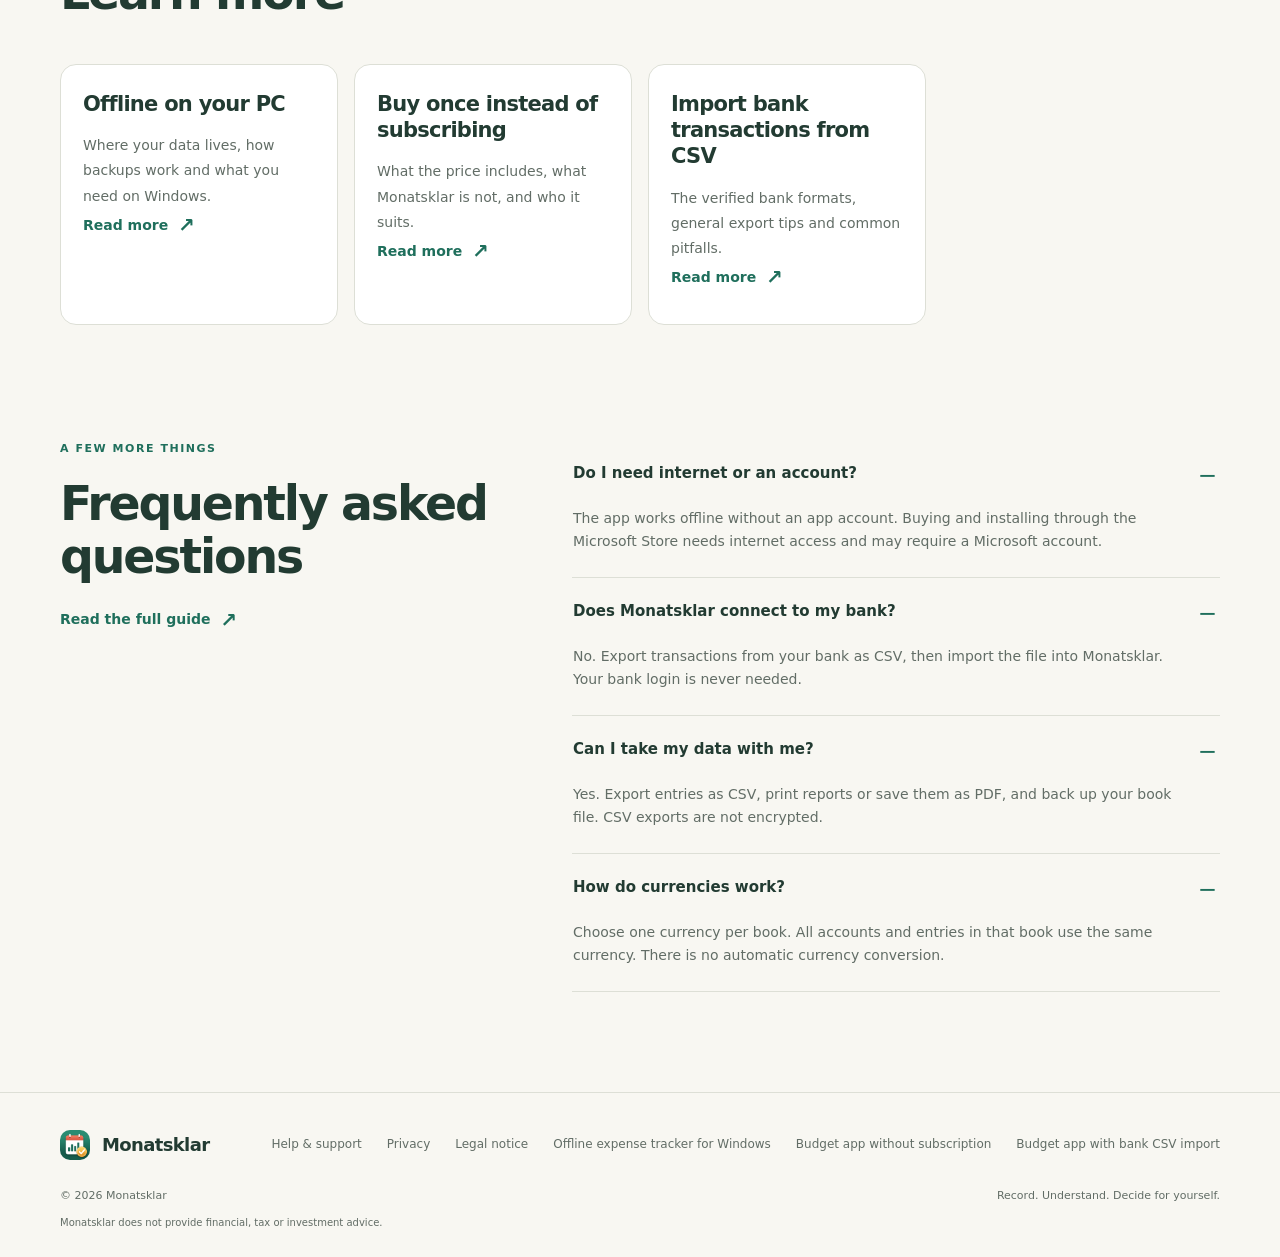
==== commit 96fa60b1: "Offizielles Microsoft-Store-Abzeichen, Store-Links mit cid=website" ====
--- a/en/index.html
+++ b/en/index.html
@@ -75,7 +75,7 @@
 <p class="eyebrow"><span class="status-dot"></span>Your month. All clear.</p>
 <h1>Offline budget app for Windows – <em>no subscription</em></h1>
 <p class="lead">Know what comes in. See what’s left. Your budget book for Windows – with budgets, bank imports and a clearer view of your finances.</p>
-<div class="actions"><a class="msbadge" href="https://apps.microsoft.com/detail/9N6JM2J3LC27" rel="noopener" target="_blank"><svg aria-hidden="true" viewbox="0 0 26 26"><path d="M0 0h12v12H0z" fill="#F25022"></path><path d="M14 0h12v12H14z" fill="#7FBA00"></path><path d="M0 14h12v12H0z" fill="#00A4EF"></path><path d="M14 14h12v12H14z" fill="#FFB900"></path></svg><span><small>Get it from</small><strong>Microsoft</strong></span></a><a class="text-link" href="#einblicke">Explore the app <span aria-hidden="true">↗</span></a>
+<div class="actions"><a class="msbadge" href="https://apps.microsoft.com/detail/9N6JM2J3LC27?cid=website" rel="noopener" target="_blank"><img src="../img/ms-store-badge-en.svg" alt="Get it from Microsoft" width="161" height="44"/></a><a class="text-link" href="#einblicke">Explore the app <span aria-hidden="true">↗</span></a>
 </div>
 <p class="note">One-time purchase · No subscription · No app account</p>
 </div>
@@ -199,7 +199,7 @@
 <p class="kicker">A clear choice</p>
 <h2>Buy once.<br/>No subscription.</h2><p>All features included. No subscription, in-app purchases or app account. Find the current price in the Microsoft Store.</p>
 </div>
-<div class="purchase-action"><img alt="Monatsklar" height="80" src="../img/logo.png" width="80"/><a class="msbadge" href="https://apps.microsoft.com/detail/9N6JM2J3LC27" rel="noopener" target="_blank"><svg aria-hidden="true" viewbox="0 0 26 26"><path d="M0 0h12v12H0z" fill="#F25022"></path><path d="M14 0h12v12H14z" fill="#7FBA00"></path><path d="M0 14h12v12H0z" fill="#00A4EF"></path><path d="M14 14h12v12H14z" fill="#FFB900"></path></svg><span><small>Get it from</small><strong>Microsoft</strong></span></a>
+<div class="purchase-action"><img alt="Monatsklar" height="80" src="../img/logo.png" width="80"/><a class="msbadge" href="https://apps.microsoft.com/detail/9N6JM2J3LC27?cid=website" rel="noopener" target="_blank"><img src="../img/ms-store-badge-en.svg" alt="Get it from Microsoft" width="161" height="44"/></a>
 <p class="note">For Windows 10 (1809) and later</p>
 </div>
 </div>
--- a/style.css
+++ b/style.css
@@ -41,7 +41,7 @@
 .lead{font-size:17px;line-height:1.8;margin:26px 0 29px;max-width:440px}
 .actions{display:flex;align-items:center;gap:23px;flex-wrap:wrap}
 .msbadge{display:inline-flex;flex-shrink:0;text-decoration:none;border-radius:8px}
-.msbadge svg{width:196px;height:auto;display:block}
+.msbadge img{height:48px;width:auto;display:block}
 .msbadge:hover{filter:brightness(1.18)}
 .text-link{font-size:14px;font-weight:650;text-decoration:none;display:inline-flex;gap:10px;align-items:center}
 .text-link span[aria-hidden]{font-size:20px}
@@ -235,7 +235,7 @@
 .brand img{width:34px;height:34px}
 .hero h1{font-size:38px}
 .actions{gap:17px}
-.actions .msbadge svg{width:177px}
+
 .text-link{font-size:12px}
 .feature-grid{grid-template-columns:1fr}
 .feature-card{padding:25px}
@@ -262,8 +262,3 @@
 
 .window-bar img{width:16px;height:16px;flex-shrink:0}
 .doc table th:first-child{width:32%}
-.msbadge{width:196px;min-height:48px;padding:7px 14px;gap:14px;align-items:center;border:1px solid #8D8D8D;background:#000;color:#fff;border-radius:7px;line-height:1.1;font-family:"Segoe UI",system-ui,sans-serif}
-.msbadge svg{width:26px;height:26px}
-.msbadge small{display:block;font-size:10px;letter-spacing:0;font-weight:400;margin-bottom:2px}
-.msbadge strong{display:block;font-size:18px;letter-spacing:-.025em;font-weight:600}
-@media(max-width:400px){.actions .msbadge{width:177px;padding-inline:11px;gap:12px}.actions .msbadge svg{width:25px;height:25px}}
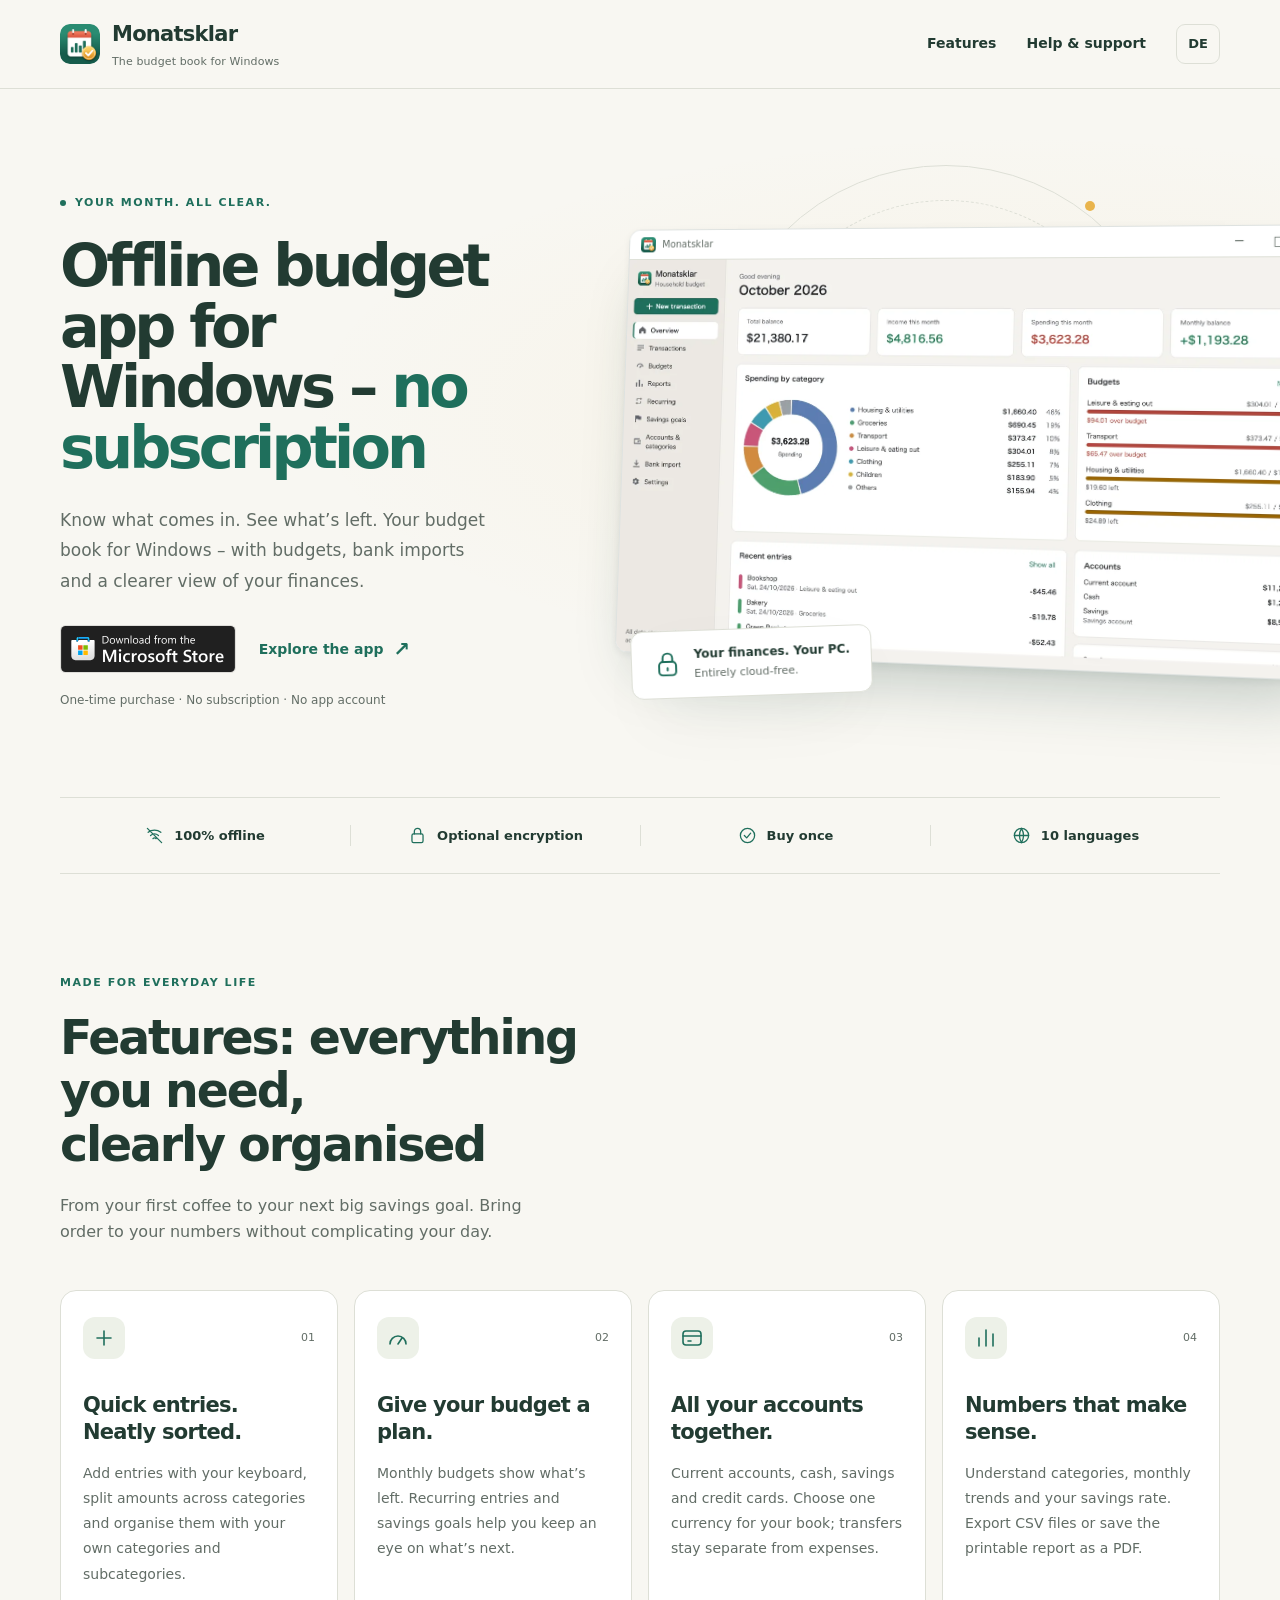
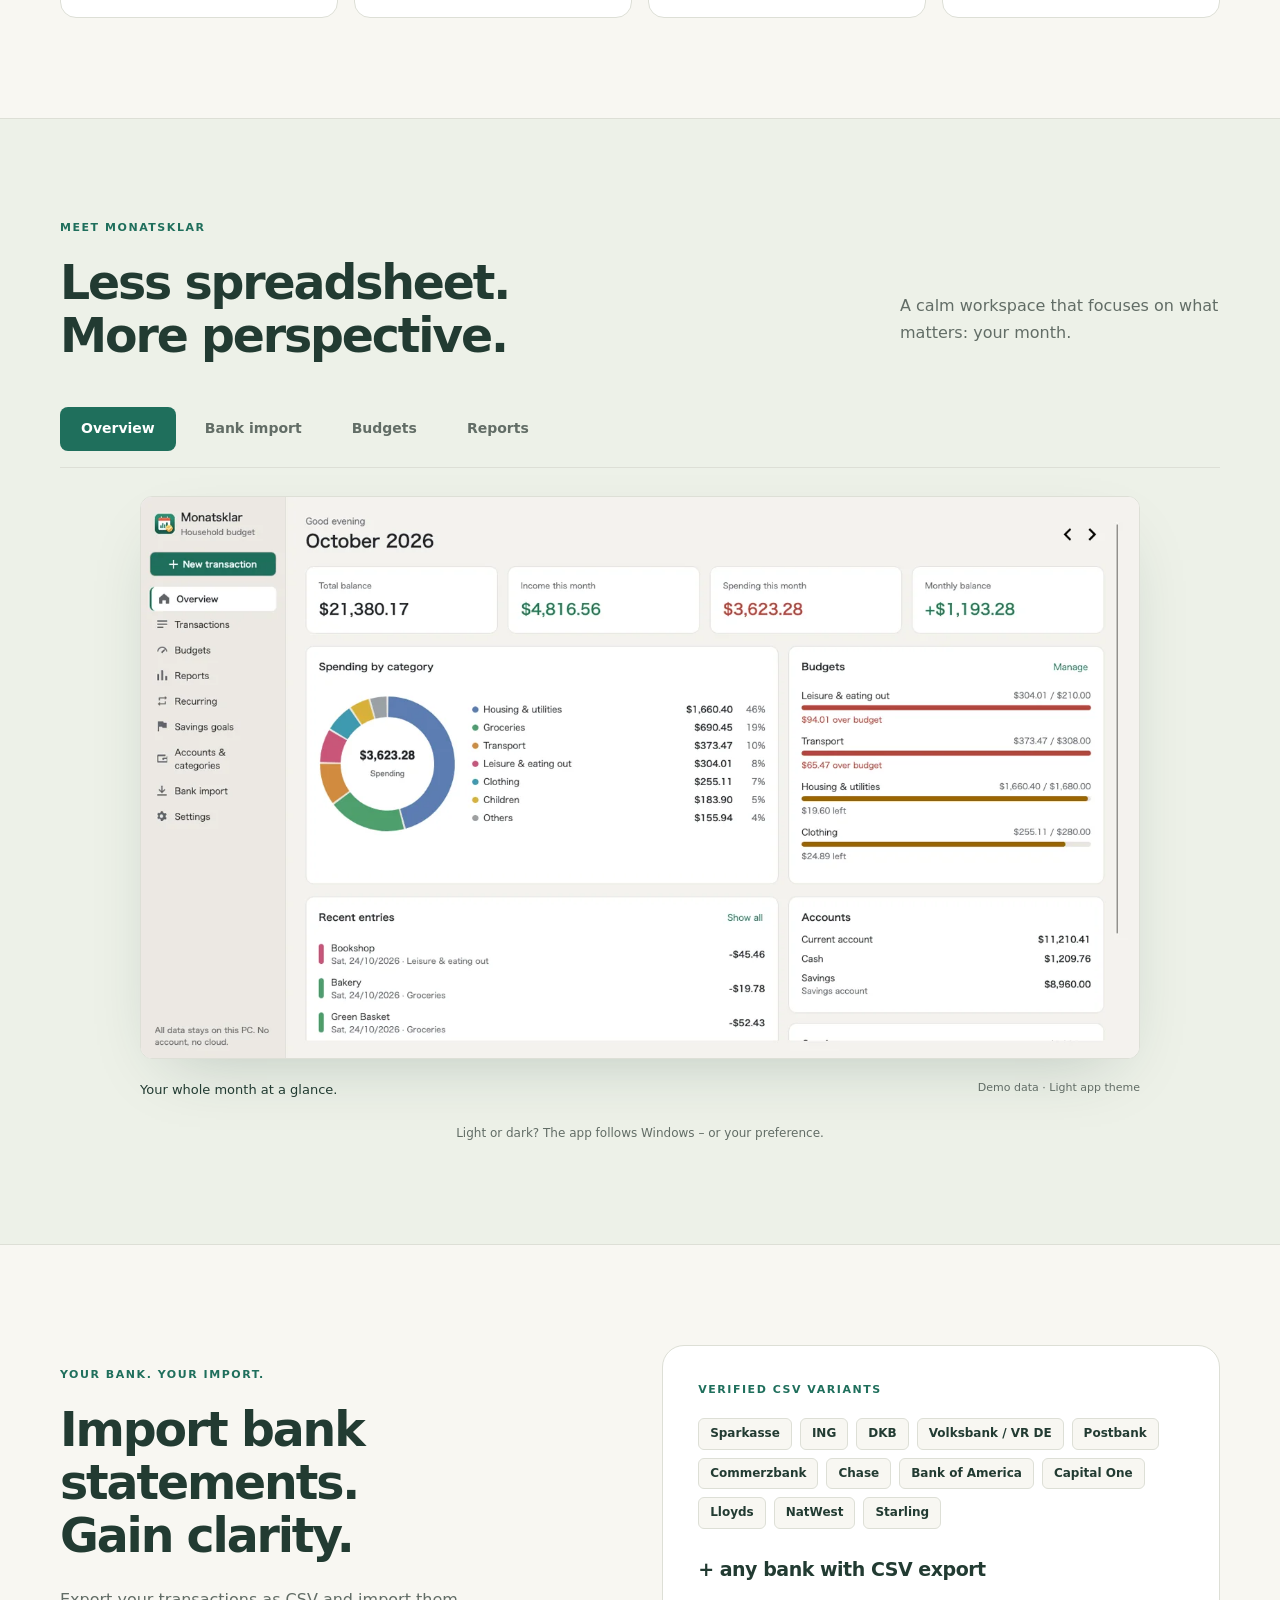
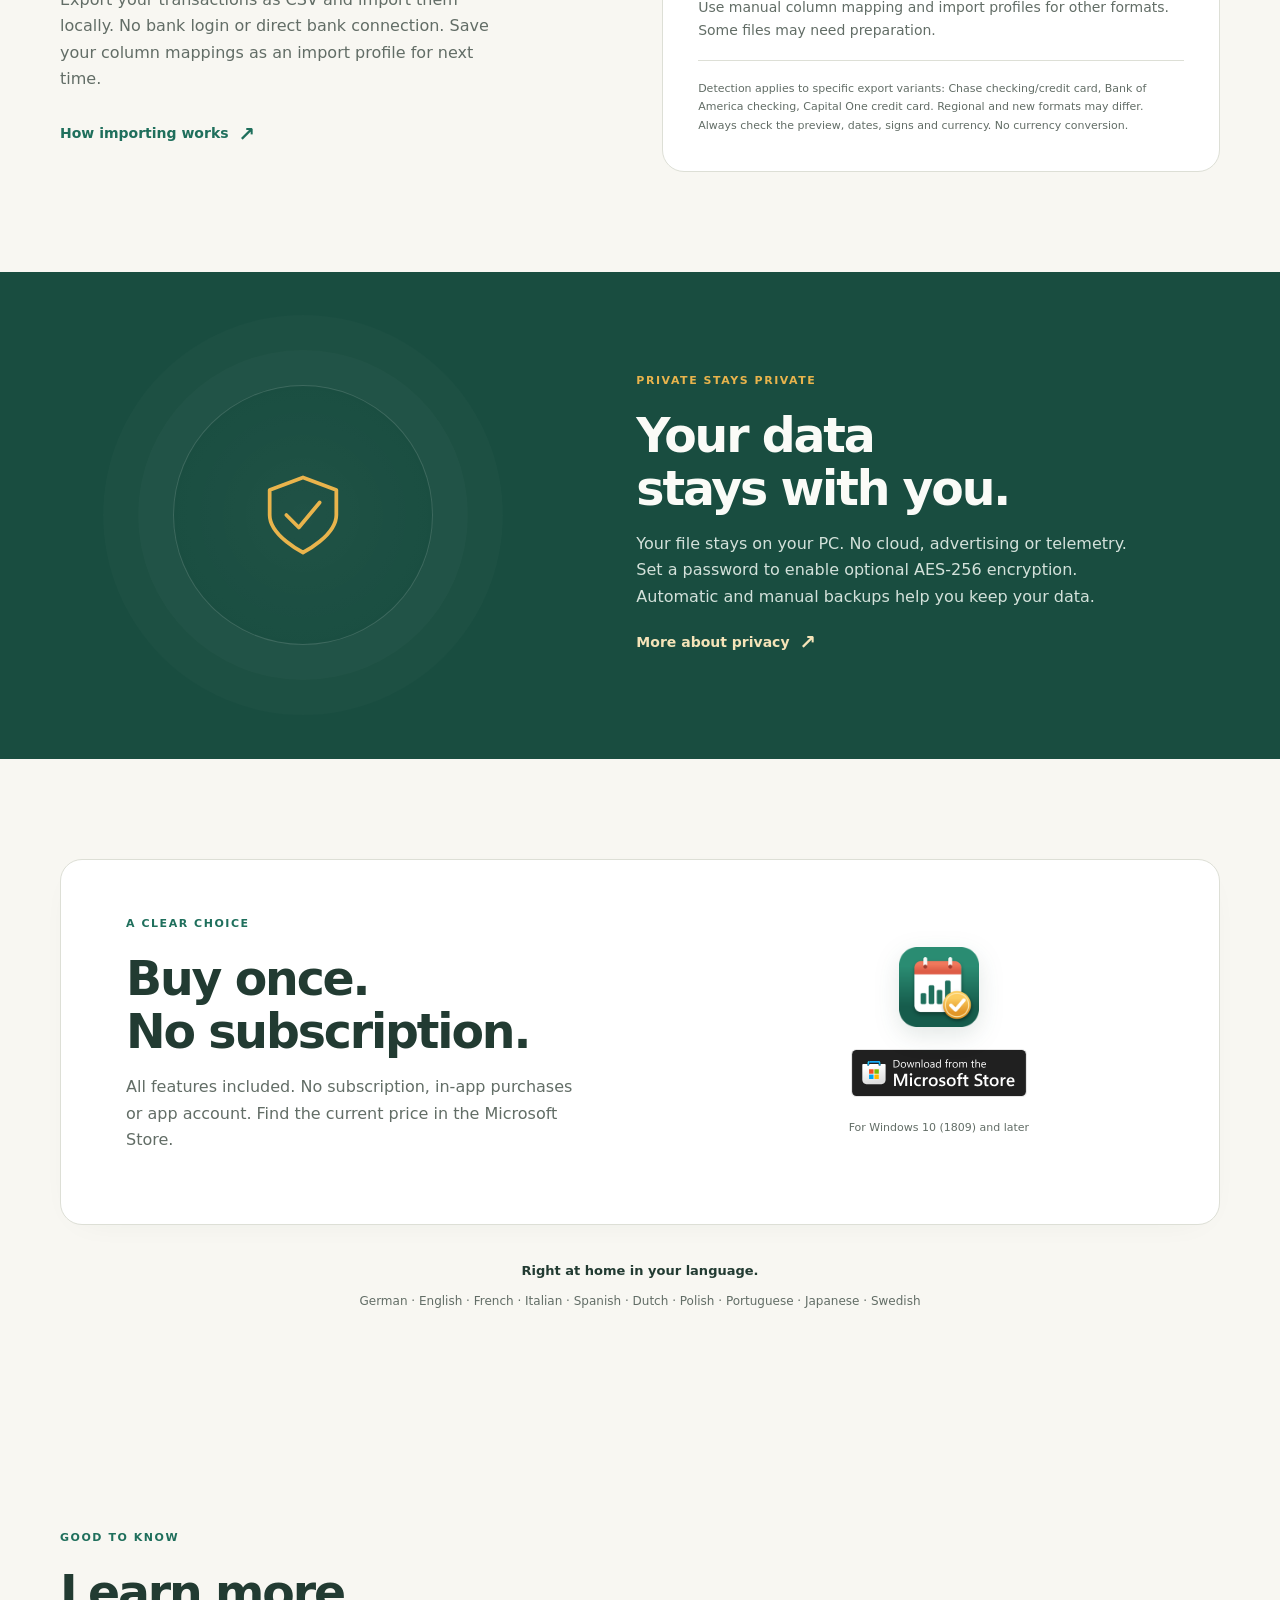
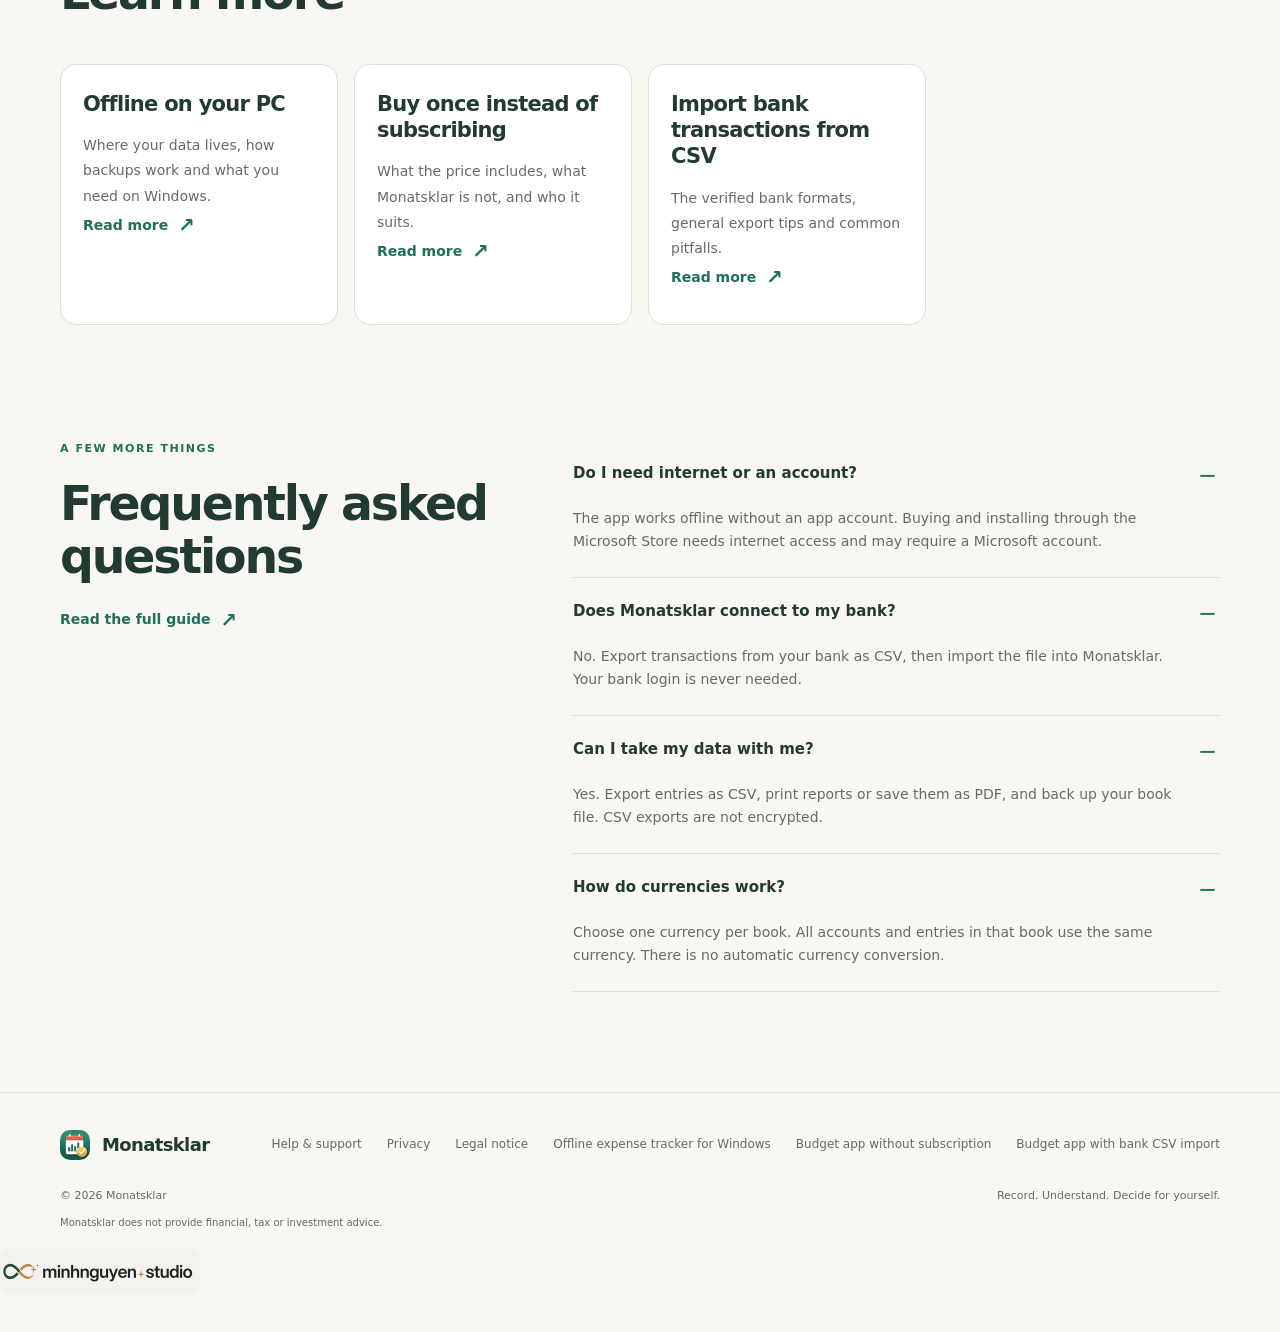
==== commit 9418cf8f: "Studio-Logo im Footer" ====
--- a/en/index.html
+++ b/en/index.html
@@ -230,4 +230,4 @@
 </div>
 </div>
 <div class="wrap footer-bottom"><span>© 2026 Monatsklar</span><span>Record. Understand. Decide for yourself.</span><p>Monatsklar does not provide financial, tax or investment advice.</p>
-</div></footer></body></html>
+</div><p style="margin:16px 0 4px"><a href="https://minh.systems/MinhNguyenStudios/" aria-label="Minh Nguyen Studios" style="display:inline-block;line-height:0;border-radius:8px;overflow:hidden;opacity:.92"><picture><source srcset="../img/studio-dunkel.png" media="(prefers-color-scheme: dark)"><img src="../img/studio-hell.png" width="200" height="47" alt="Minh Nguyen Studios" loading="lazy" style="width:200px;height:auto"></picture></a></p></footer></body></html>
